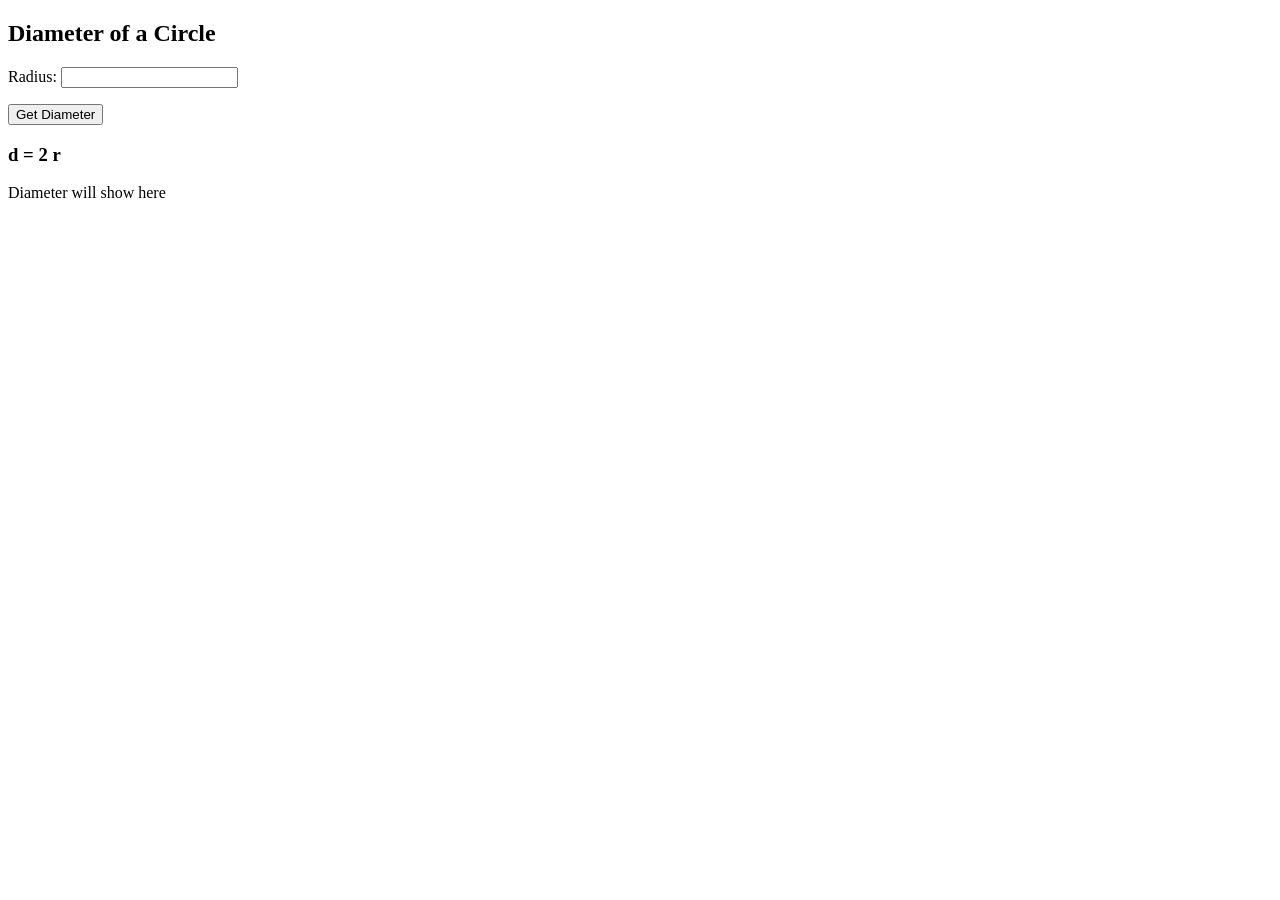
==== about.html @ e46d2278 "Add files via upload" ====
<!DOCTYPE html>
<html>
<head>
 <title> Diameter Formulas </title>
  <script> 
    function DiameterCircle() {
      let radius = document.getElementById("radiusInput").value;
      let diameter = 2 * radius;
      document.getElementById("demo").innerHTML = "Diameter:" + diameter;
    }
  </script>
</head>
<body>
  <h2> Diameter of a Circle</h2>
  <p> Radius: <input type="text" id="radiusInput"> </p>
  <button type="button" onclick="DiameterCircle() ">Get Diameter</button>

  <h3> d = 2 r</h3>
  <p id="demo"> Diameter will show here </p>
</body>
</html>
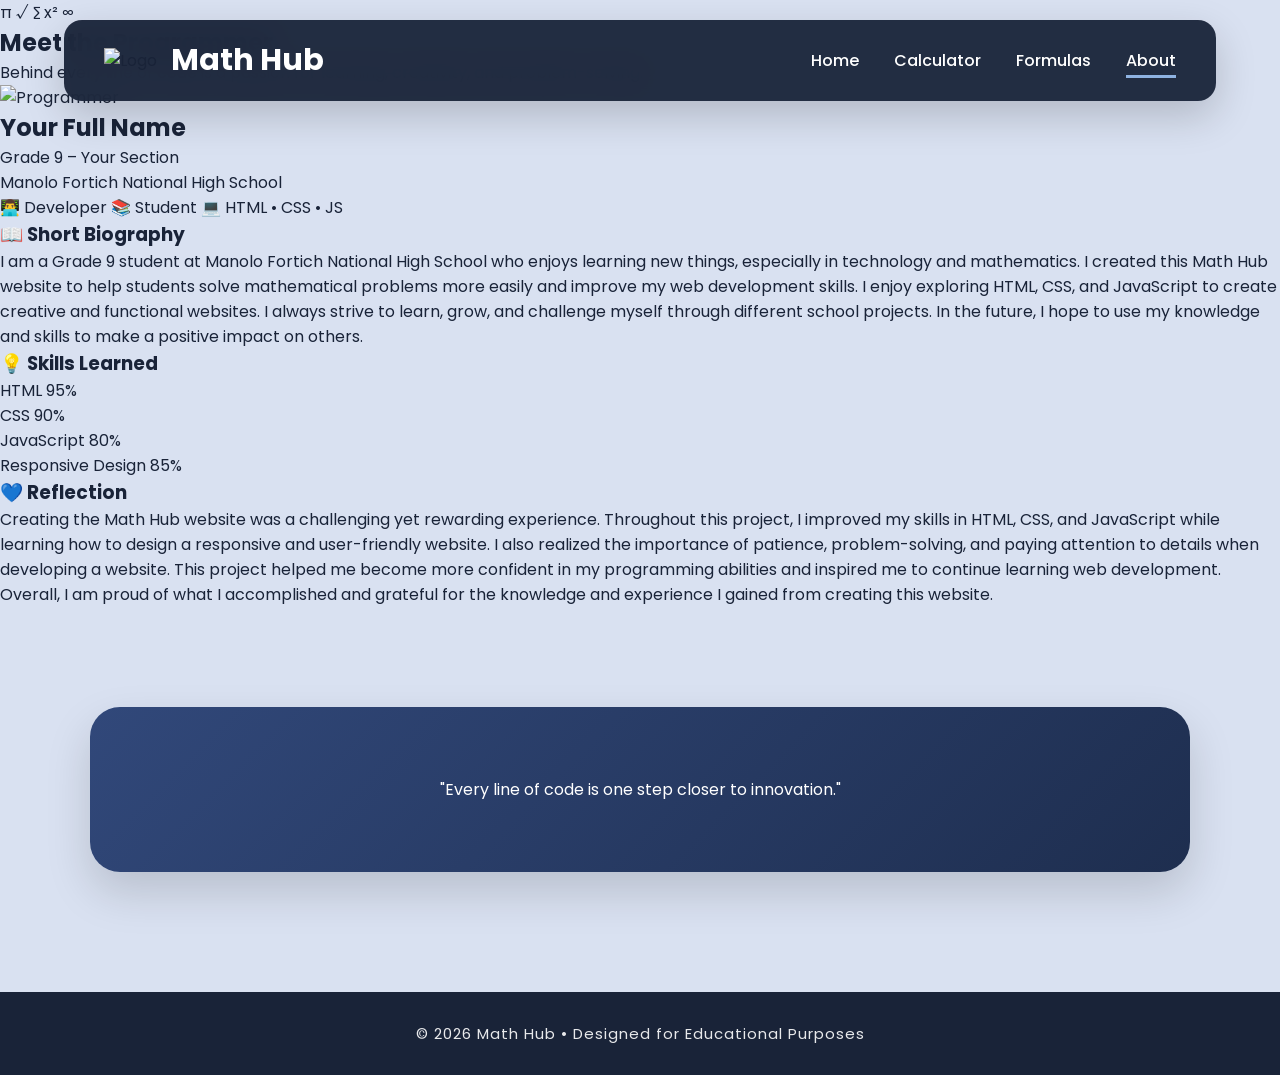
==== commit 4d2d8c70: "Update about.html" ====
--- a/about.html
+++ b/about.html
@@ -1,21 +1,253 @@
 <!DOCTYPE html>
-<html>
+<html lang="en">
+
 <head>
- <title> Diameter Formulas </title>
-  <script> 
-    function DiameterCircle() {
-      let radius = document.getElementById("radiusInput").value;
-      let diameter = 2 * radius;
-      document.getElementById("demo").innerHTML = "Diameter:" + diameter;
-    }
-  </script>
+
+    <meta charset="UTF-8">
+
+    <meta name="viewport" content="width=device-width, initial-scale=1.0">
+
+    <title>Math Hub | About</title>
+
+    <link rel="stylesheet" href="style.css">
+
+    <link rel="preconnect" href="https://fonts.googleapis.com">
+
+    <link href="https://fonts.googleapis.com/css2?family=Poppins:wght@300;400;500;600;700;800&display=swap" rel="stylesheet">
+
 </head>
-<body>
-  <h2> Diameter of a Circle</h2>
-  <p> Radius: <input type="text" id="radiusInput"> </p>
-  <button type="button" onclick="DiameterCircle() ">Get Diameter</button>
-
-  <h3> d = 2 r</h3>
-  <p id="demo"> Diameter will show here </p>
+
+<body class="about-page">
+
+<!--================ FLOATING SYMBOLS ================-->
+
+<span class="symbol">π</span>
+<span class="symbol">√</span>
+<span class="symbol">∑</span>
+<span class="symbol">x²</span>
+<span class="symbol">∞</span>
+
+<!--================ HEADER ================-->
+
+<header>
+
+    <nav>
+
+        <div class="logo">
+
+            <img src="img/logo.png" alt="Logo">
+
+            <h2>Math Hub</h2>
+
+        </div>
+
+        <ul>
+
+            <li><a href="index.html">Home</a></li>
+
+            <li><a href="calculator.html">Calculator</a></li>
+
+            <li><a href="formulas.html">Formulas</a></li>
+
+            <li><a href="about.html" class="active">About</a></li>
+
+        </ul>
+
+    </nav>
+
+</header>
+
+<!--================ HERO ================-->
+
+<section class="about-hero">
+
+    <h1>Meet the Programmer</h1>
+
+    <p>
+
+        Behind every line of code is a passion for learning,
+        creativity, and problem-solving.
+
+    </p>
+
+</section>
+
+<!--================ MAIN CONTENT ================-->
+
+<section class="about-container">
+
+    <!-- LEFT SIDE -->
+
+    <div class="profile-card">
+
+        <img src="profile.jpg" alt="Programmer">
+
+        <h2>Your Full Name</h2>
+
+        <p class="position">
+
+            Grade 9 – Your Section
+
+        </p>
+
+        <p>
+
+            Manolo Fortich National High School
+
+        </p>
+
+        <div class="badges">
+
+            <span>👨‍💻 Developer</span>
+
+            <span>📚 Student</span>
+
+            <span>💻 HTML • CSS • JS</span>
+
+        </div>
+
+    </div>
+
+    <!-- RIGHT SIDE -->
+
+    <div class="about-content">
+
+        <!-- Biography -->
+
+        <div class="info-card">
+
+            <h3>📖 Short Biography</h3>
+
+            <p>
+
+                I am a Grade 9 student at Manolo Fortich National High School who enjoys learning new things, especially in technology and mathematics. I created this Math Hub website to help students solve mathematical problems more easily and improve my web development skills. I enjoy exploring HTML, CSS, and JavaScript to create creative and functional websites. I always strive to learn, grow, and challenge myself through different school projects. In the future, I hope to use my knowledge and skills to make a positive impact on others.
+
+            </p>
+
+        </div>
+
+        <!-- Skills -->
+
+        <div class="info-card">
+
+            <h3>💡 Skills Learned</h3>
+
+            <div class="skill">
+
+                <div class="skill-title">
+
+                    <span>HTML</span>
+
+                    <span>95%</span>
+
+                </div>
+
+                <div class="bar">
+
+                    <div class="progress" style="width:95%;"></div>
+
+                </div>
+
+            </div>
+
+            <div class="skill">
+
+                <div class="skill-title">
+
+                    <span>CSS</span>
+
+                    <span>90%</span>
+
+                </div>
+
+                <div class="bar">
+
+                    <div class="progress" style="width:90%;"></div>
+
+                </div>
+
+            </div>
+
+            <div class="skill">
+
+                <div class="skill-title">
+
+                    <span>JavaScript</span>
+
+                    <span>80%</span>
+
+                </div>
+
+                <div class="bar">
+
+                    <div class="progress" style="width:80%;"></div>
+
+                </div>
+
+            </div>
+
+            <div class="skill">
+
+                <div class="skill-title">
+
+                    <span>Responsive Design</span>
+
+                    <span>85%</span>
+
+                </div>
+
+                <div class="bar">
+
+                    <div class="progress" style="width:85%;"></div>
+
+                </div>
+
+            </div>
+
+        </div>
+
+        <!-- Reflection -->
+
+        <div class="info-card">
+
+            <h3>💙 Reflection</h3>
+
+            <p>
+
+                Creating the Math Hub website was a challenging yet rewarding experience. Throughout this project, I improved my skills in HTML, CSS, and JavaScript while learning how to design a responsive and user-friendly website. I also realized the importance of patience, problem-solving, and paying attention to details when developing a website. This project helped me become more confident in my programming abilities and inspired me to continue learning web development. Overall, I am proud of what I accomplished and grateful for the knowledge and experience I gained from creating this website.
+
+            </p>
+
+        </div>
+
+    </div>
+
+</section>
+
+<!--================ QUOTE ================-->
+
+<section class="quote">
+
+    <p>
+
+        "Every line of code is one step closer to innovation."
+
+    </p>
+
+</section>
+
+<!--================ FOOTER ================-->
+
+<footer>
+
+    <p>
+
+        © 2026 Math Hub • Designed for Educational Purposes
+
+    </p>
+
+</footer>
+
 </body>
+
 </html>
--- a/style.css
+++ b/style.css
@@ -0,0 +1,1674 @@
+/* ==========================================
+   GOOGLE FONT
+========================================== */
+
+@import url('https://fonts.googleapis.com/css2?family=Poppins:wght@300;400;500;600;700;800&display=swap');
+
+/* ==========================================
+   COLOR PALETTE
+========================================== */
+
+:root{
+
+    --oxford:#192338;
+    --cadet:#1E2E4F;
+    --blue:#31487A;
+    --lightBlue:#8FB3E2;
+    --lavender:#D9E1F1;
+    --white:#FFFFFF;
+
+}
+
+/* ==========================================
+   RESET
+========================================== */
+
+*{
+    margin:0;
+    padding:0;
+    box-sizing:border-box;
+    font-family:'Poppins',sans-serif;
+}
+
+html{
+    scroll-behavior:smooth;
+}
+
+body{
+
+    background:var(--lavender);
+    color:var(--oxford);
+
+}
+
+/* ==========================================
+   HEADER
+========================================== */
+
+header{
+
+    position:fixed;
+    top:20px;
+    left:50%;
+    transform:translateX(-50%);
+    width:90%;
+    max-width:1250px;
+
+    z-index:1000;
+
+}
+
+/* ==========================================
+   NAVIGATION
+========================================== */
+
+nav{
+
+    background:rgba(25,35,56,.95);
+
+    backdrop-filter:blur(15px);
+
+    display:flex;
+
+    justify-content:space-between;
+
+    align-items:center;
+
+    padding:18px 40px;
+
+    border-radius:18px;
+
+    box-shadow:0 15px 40px rgba(0,0,0,.18);
+
+}
+
+/* ==========================================
+   LOGO
+========================================== */
+
+.logo{
+
+    display:flex;
+
+    align-items:center;
+
+    gap:12px;
+
+}
+
+.logo img{
+
+    width:55px;
+
+}
+
+.logo h2{
+
+    color:white;
+
+    font-size:30px;
+
+    font-weight:700;
+
+}
+
+/* ==========================================
+   NAV MENU
+========================================== */
+
+nav ul{
+
+    display:flex;
+
+    list-style:none;
+
+    gap:35px;
+
+}
+
+nav ul li a{
+
+    color:white;
+
+    text-decoration:none;
+
+    font-weight:500;
+
+    transition:.3s;
+
+    position:relative;
+
+}
+
+/* Underline Animation */
+
+nav ul li a::after{
+
+    content:"";
+
+    position:absolute;
+
+    width:0;
+
+    height:3px;
+
+    left:0;
+
+    bottom:-6px;
+
+    background:var(--lightBlue);
+
+    transition:.35s;
+
+}
+
+nav ul li a:hover::after,
+nav ul li a.active::after{
+
+    width:100%;
+
+}
+
+nav ul li a:hover{
+
+    color:var(--lightBlue);
+
+}
+
+/* ==========================================
+   HERO SECTION
+========================================== */
+
+.hero{
+
+    width:90%;
+
+    max-width:1250px;
+
+    margin:150px auto 100px;
+
+    background:linear-gradient(
+        135deg,
+        #D9E1F1,
+        #8FB3E2
+    );
+
+    border-radius:35px;
+
+    padding:80px;
+
+    display:flex;
+
+    justify-content:space-between;
+
+    align-items:center;
+
+    gap:60px;
+
+    position:relative;
+
+    overflow:hidden;
+
+    box-shadow:0 20px 45px rgba(0,0,0,.10);
+
+}
+
+/* ==========================================
+   HERO TEXT
+========================================== */
+
+.hero-text{
+
+    flex:1;
+
+    z-index:2;
+
+}
+
+.tag{
+
+    background:rgba(255,255,255,.55);
+
+    color:var(--blue);
+
+    padding:8px 18px;
+
+    border-radius:30px;
+
+    font-size:14px;
+
+    font-weight:600;
+
+}
+
+.hero-text h1{
+
+    font-size:64px;
+
+    margin:25px 0;
+
+    color:var(--oxford);
+
+    line-height:1.15;
+
+}
+
+.hero-text p{
+
+    font-size:18px;
+
+    line-height:1.8;
+
+    color:var(--cadet);
+
+    max-width:560px;
+
+}
+
+/* ==========================================
+   BUTTONS
+========================================== */
+
+.hero-buttons{
+
+    margin-top:40px;
+
+    display:flex;
+
+    gap:18px;
+
+}
+
+.btn-primary{
+
+    background:var(--blue);
+
+    color:white;
+
+    text-decoration:none;
+
+    padding:16px 34px;
+
+    border-radius:50px;
+
+    font-weight:600;
+
+    transition:.35s;
+
+}
+
+.btn-primary:hover{
+
+    background:var(--oxford);
+
+    transform:translateY(-5px);
+
+}
+
+.btn-secondary{
+
+    border:2px solid var(--blue);
+
+    color:var(--blue);
+
+    text-decoration:none;
+
+    padding:16px 34px;
+
+    border-radius:50px;
+
+    font-weight:600;
+
+    transition:.35s;
+
+}
+
+.btn-secondary:hover{
+
+    background:var(--blue);
+
+    color:white;
+
+}
+
+/* ==========================================
+   HERO IMAGE
+========================================== */
+
+.hero-image{
+
+    flex:1;
+
+    text-align:center;
+
+    z-index:2;
+
+}
+
+.hero-image img{
+
+    width:100%;
+
+    max-width:470px;
+
+    animation:float 4s ease-in-out infinite;
+
+}
+
+/* ==========================================
+   FLOATING MATH SYMBOLS
+========================================== */
+
+.math-symbol{
+
+    position:absolute;
+
+    font-weight:700;
+
+    opacity:.12;
+
+    color:var(--blue);
+
+    user-select:none;
+
+}
+
+.symbol1{
+
+    font-size:90px;
+
+    top:35px;
+
+    right:120px;
+
+}
+
+.symbol2{
+
+    font-size:80px;
+
+    left:60px;
+
+    bottom:70px;
+
+}
+
+.symbol3{
+
+    font-size:70px;
+
+    bottom:30px;
+
+    right:320px;
+
+}
+
+.symbol4{
+
+    font-size:75px;
+
+    top:100px;
+
+    left:48%;
+
+}
+/* ==========================================
+   FEATURES SECTION
+========================================== */
+
+.features{
+
+    width:90%;
+    max-width:1250px;
+
+    margin:100px auto;
+
+    text-align:center;
+
+}
+
+.features h2{
+
+    font-size:46px;
+
+    color:var(--oxford);
+
+    margin-bottom:15px;
+
+    font-weight:700;
+
+}
+
+.section-description{
+
+    color:var(--cadet);
+
+    font-size:18px;
+
+    margin-bottom:60px;
+
+}
+
+/* ==========================================
+   FEATURE CARDS
+========================================== */
+
+.cards{
+
+    display:grid;
+
+    grid-template-columns:repeat(auto-fit,minmax(260px,1fr));
+
+    gap:30px;
+
+}
+
+/* ==========================================
+   INDIVIDUAL CARD
+========================================== */
+
+.card{
+
+    background:rgba(255,255,255,.75);
+
+    backdrop-filter:blur(10px);
+
+    border-radius:25px;
+
+    padding:40px 30px;
+
+    text-align:center;
+
+    transition:.4s;
+
+    box-shadow:0 15px 35px rgba(0,0,0,.08);
+
+    border:1px solid rgba(255,255,255,.6);
+
+    cursor:pointer;
+
+}
+
+/* ==========================================
+   CARD HOVER
+========================================== */
+
+.card:hover{
+
+    transform:translateY(-12px);
+
+    box-shadow:0 25px 45px rgba(49,72,122,.25);
+
+    background:white;
+
+}
+
+/* ==========================================
+   CARD ICON
+========================================== */
+
+.emoji{
+
+    font-size:65px;
+
+    margin-bottom:25px;
+
+    transition:.4s;
+
+}
+
+.card:hover .emoji{
+
+    transform:scale(1.15) rotate(-5deg);
+
+}
+
+/* ==========================================
+   CARD TITLE
+========================================== */
+
+.card h3{
+
+    color:var(--oxford);
+
+    margin-bottom:18px;
+
+    font-size:24px;
+
+}
+
+/* ==========================================
+   CARD DESCRIPTION
+========================================== */
+
+.card p{
+
+    color:var(--cadet);
+
+    line-height:1.8;
+
+    font-size:15px;
+
+}
+
+/* ==========================================
+   QUOTE SECTION
+========================================== */
+
+.quote{
+
+    width:90%;
+
+    max-width:1100px;
+
+    margin:100px auto;
+
+    background:linear-gradient(
+        135deg,
+        var(--blue),
+        var(--cadet)
+    );
+
+    border-radius:30px;
+
+    padding:70px 50px;
+
+    text-align:center;
+
+    color:white;
+
+    box-shadow:0 20px 45px rgba(0,0,0,.15);
+
+}
+
+.quote h2{
+
+    font-size:34px;
+
+    font-weight:600;
+
+    line-height:1.7;
+
+    max-width:850px;
+
+    margin:auto;
+
+}
+
+/* ==========================================
+   FOOTER
+========================================== */
+
+footer{
+
+    margin-top:120px;
+
+    background:var(--oxford);
+
+    color:white;
+
+    padding:30px;
+
+    text-align:center;
+
+}
+
+footer p{
+
+    font-size:15px;
+
+    letter-spacing:1px;
+
+    opacity:.9;
+
+}
+
+/* ==========================================
+   ANIMATIONS
+========================================== */
+
+/* Floating Hero Image */
+
+@keyframes float{
+
+    0%{
+        transform:translateY(0px);
+    }
+
+    50%{
+        transform:translateY(-15px);
+    }
+
+    100%{
+        transform:translateY(0px);
+    }
+
+}
+
+/* Floating Math Symbols */
+
+@keyframes symbolFloat{
+
+    0%{
+        transform:translateY(0px);
+    }
+
+    50%{
+        transform:translateY(-10px);
+    }
+
+    100%{
+        transform:translateY(0px);
+    }
+
+}
+
+.symbol1{
+
+    animation:symbolFloat 6s ease-in-out infinite;
+
+}
+
+.symbol2{
+
+    animation:symbolFloat 5s ease-in-out infinite;
+
+}
+
+.symbol3{
+
+    animation:symbolFloat 7s ease-in-out infinite;
+
+}
+
+.symbol4{
+
+    animation:symbolFloat 4s ease-in-out infinite;
+
+}
+
+/* Fade In */
+
+@keyframes fadeUp{
+
+    from{
+
+        opacity:0;
+
+        transform:translateY(40px);
+
+    }
+
+    to{
+
+        opacity:1;
+
+        transform:translateY(0);
+
+    }
+
+}
+
+.hero{
+
+    animation:fadeUp 1s ease;
+
+}
+
+.features{
+
+    animation:fadeUp 1.2s ease;
+
+}
+
+.quote{
+
+    animation:fadeUp 1.4s ease;
+
+}
+
+/* ==========================================
+   SCROLLBAR
+========================================== */
+
+::-webkit-scrollbar{
+
+    width:10px;
+
+}
+
+::-webkit-scrollbar-track{
+
+    background:#D9E1F1;
+
+}
+
+::-webkit-scrollbar-thumb{
+
+    background:#31487A;
+
+    border-radius:20px;
+
+}
+
+::-webkit-scrollbar-thumb:hover{
+
+    background:#192338;
+
+}
+
+/* ==========================================
+   TEXT SELECTION
+========================================== */
+
+::selection{
+
+    background:#31487A;
+
+    color:white;
+
+}
+
+/* ==========================================
+   RESPONSIVE
+========================================== */
+
+@media (max-width:1000px){
+
+.hero{
+
+    flex-direction:column;
+
+    text-align:center;
+
+    padding:60px 40px;
+
+}
+
+.hero-text p{
+
+    margin:auto;
+
+}
+
+.hero-buttons{
+
+    justify-content:center;
+
+}
+
+.hero-image{
+
+    margin-top:40px;
+
+}
+
+.hero-image img{
+
+    max-width:360px;
+
+}
+
+.symbol1,
+.symbol2,
+.symbol3,
+.symbol4{
+
+    display:none;
+
+}
+
+}
+
+/* Tablet */
+
+@media (max-width:768px){
+
+nav{
+
+    flex-direction:column;
+
+    gap:20px;
+
+    padding:20px;
+
+}
+
+nav ul{
+
+    flex-wrap:wrap;
+
+    justify-content:center;
+
+    gap:20px;
+
+}
+
+.logo h2{
+
+    font-size:26px;
+
+}
+
+.hero{
+
+    margin-top:170px;
+
+}
+
+.hero-text h1{
+
+    font-size:46px;
+
+}
+
+.features h2{
+
+    font-size:34px;
+
+}
+
+.quote h2{
+
+    font-size:26px;
+
+}
+
+}
+
+/* Mobile */
+
+@media (max-width:500px){
+
+.hero{
+
+    padding:40px 25px;
+
+}
+
+.hero-text h1{
+
+    font-size:34px;
+
+}
+
+.hero-text p{
+
+    font-size:16px;
+
+}
+
+.btn-primary,
+.btn-secondary{
+
+    width:100%;
+
+    text-align:center;
+
+    padding:15px;
+
+}
+
+.hero-buttons{
+
+    flex-direction:column;
+
+}
+
+.cards{
+
+    grid-template-columns:1fr;
+
+}
+
+.features{
+
+    margin:80px auto;
+
+}
+
+.quote{
+
+    padding:50px 25px;
+
+}
+
+
+/* ==========================================
+   CALCULATOR HERO
+========================================== */
+
+.calculator-hero{
+
+    width:90%;
+    max-width:1200px;
+
+    margin:150px auto 50px;
+
+    text-align:center;
+
+}
+
+.calculator-hero h1{
+
+    font-size:55px;
+
+    color:var(--oxford);
+
+    margin-bottom:15px;
+
+}
+
+.calculator-hero p{
+
+    max-width:700px;
+
+    margin:auto;
+
+    color:var(--cadet);
+
+    font-size:18px;
+
+    line-height:1.8;
+
+}
+
+/* ==========================================
+   CALCULATOR SECTION
+========================================== */
+
+.calculator-section{
+
+    width:90%;
+
+    max-width:1200px;
+
+    margin:auto;
+
+    display:flex;
+
+    justify-content:center;
+
+    align-items:center;
+
+}
+
+/* ==========================================
+   CALCULATOR CONTAINER
+========================================== */
+
+.calculator{
+
+    background:rgba(255,255,255,.75);
+
+    backdrop-filter:blur(15px);
+
+    border-radius:30px;
+
+    padding:35px;
+
+    width:420px;
+
+    box-shadow:0 20px 45px rgba(0,0,0,.12);
+
+    border:1px solid rgba(255,255,255,.6);
+
+}
+
+/* ==========================================
+   DISPLAY
+========================================== */
+
+#display{
+
+    width:100%;
+
+    height:80px;
+
+    border:none;
+
+    outline:none;
+
+    border-radius:18px;
+
+    padding:20px;
+
+    font-size:30px;
+
+    text-align:right;
+
+    background:#F4F8FF;
+
+    color:var(--oxford);
+
+    margin-bottom:25px;
+
+    box-shadow:inset 0 5px 15px rgba(0,0,0,.05);
+
+}
+
+.quote h2{
+
+    font-size:22px;
+
+}
+
+footer{
+
+    padding:20px;
+
+}
+
+}
+
+/* ==========================================
+   CALCULATOR BUTTON GRID
+========================================== */
+
+.buttons{
+
+    display:grid;
+
+    grid-template-columns:repeat(4,1fr);
+
+    gap:15px;
+
+}
+
+/* ==========================================
+   BUTTONS
+========================================== */
+
+.buttons button{
+
+    height:65px;
+
+    border:none;
+
+    border-radius:18px;
+
+    font-size:22px;
+
+    font-weight:600;
+
+    cursor:pointer;
+
+    background:white;
+
+    color:var(--oxford);
+
+    transition:.3s;
+
+    box-shadow:0 8px 18px rgba(0,0,0,.08);
+
+}
+
+/* Hover Effect */
+
+.buttons button:hover{
+
+    transform:translateY(-4px);
+
+    background:var(--lightBlue);
+
+    color:white;
+
+}
+
+/* ==========================================
+   OPERATOR BUTTONS
+========================================== */
+
+.operator{
+
+    background:var(--blue) !important;
+
+    color:white !important;
+
+}
+
+.operator:hover{
+
+    background:var(--oxford) !important;
+
+}
+
+/* ==========================================
+   EQUALS BUTTON
+========================================== */
+
+.equals{
+
+    background:var(--lightBlue) !important;
+
+    color:white !important;
+
+    font-size:28px;
+
+}
+
+.equals:hover{
+
+    background:var(--blue) !important;
+
+}
+
+/* ==========================================
+   OPERATIONS SECTION
+========================================== */
+
+.operations{
+
+    width:90%;
+
+    max-width:1200px;
+
+    margin:100px auto;
+
+    text-align:center;
+
+}
+
+.operations h2{
+
+    font-size:40px;
+
+    color:var(--oxford);
+
+    margin-bottom:15px;
+
+}
+
+.operation-grid{
+
+    display:grid;
+
+    grid-template-columns:repeat(auto-fit,minmax(220px,1fr));
+
+    gap:20px;
+
+    margin-top:40px;
+
+}
+
+/* ==========================================
+   OPERATION CARDS
+========================================== */
+
+.operation-card{
+
+    background:white;
+
+    padding:25px;
+
+    border-radius:20px;
+
+    font-size:18px;
+
+    font-weight:600;
+
+    color:var(--blue);
+
+    box-shadow:0 10px 25px rgba(0,0,0,.08);
+
+    transition:.3s;
+
+}
+
+.operation-card:hover{
+
+    transform:translateY(-8px);
+
+    background:var(--blue);
+
+    color:white;
+
+}
+
+/* ==========================================
+   RESPONSIVE
+========================================== */
+
+@media(max-width:768px){
+
+.calculator{
+
+    width:100%;
+
+    padding:25px;
+
+}
+
+.buttons button{
+
+    height:55px;
+
+    font-size:18px;
+
+}
+
+#display{
+
+    height:70px;
+
+    font-size:24px;
+
+}
+
+.calculator-hero h1{
+
+    font-size:42px;
+
+}
+
+.calculator-hero p{
+
+    font-size:16px;
+
+}
+
+.operations h2{
+
+    font-size:32px;
+
+}
+
+}
+
+/* ==========================================
+   FORMULA HERO
+========================================== */
+
+.formula-hero{
+
+    width:90%;
+    max-width:1200px;
+
+    margin:150px auto 50px;
+
+    text-align:center;
+
+}
+
+.formula-hero h1{
+
+    font-size:58px;
+
+    color:var(--oxford);
+
+    margin-bottom:15px;
+
+    font-weight:700;
+
+}
+
+.formula-hero p{
+
+    max-width:700px;
+
+    margin:auto;
+
+    color:var(--cadet);
+
+    font-size:18px;
+
+    line-height:1.8;
+
+}
+
+/* ==========================================
+   QUICK NAVIGATION
+========================================== */
+
+.formula-navigation{
+
+    width:90%;
+    max-width:1200px;
+
+    margin:50px auto 70px;
+
+    display:flex;
+
+    justify-content:center;
+
+    flex-wrap:wrap;
+
+    gap:20px;
+
+}
+
+.formula-navigation a{
+
+    text-decoration:none;
+
+    color:white;
+
+    background:var(--blue);
+
+    padding:15px 28px;
+
+    border-radius:50px;
+
+    font-weight:600;
+
+    transition:.35s;
+
+    box-shadow:0 10px 25px rgba(0,0,0,.10);
+
+}
+
+.formula-navigation a:hover{
+
+    background:var(--oxford);
+
+    transform:translateY(-5px);
+
+}
+
+/* ==========================================
+   FORMULA SECTION
+========================================== */
+
+.formula-section{
+
+    width:90%;
+    max-width:1200px;
+
+    margin:80px auto;
+
+}
+
+.formula-section h2{
+
+    text-align:center;
+
+    font-size:42px;
+
+    color:var(--oxford);
+
+    margin-bottom:15px;
+
+}
+
+.formula-section .section-description{
+
+    text-align:center;
+
+    color:var(--cadet);
+
+    margin-bottom:50px;
+
+    font-size:18px;
+
+}
+
+/* ==========================================
+   FORMULA GRID
+========================================== */
+
+.formula-grid{
+
+    display:grid;
+
+    grid-template-columns:repeat(auto-fit,minmax(300px,1fr));
+
+    gap:30px;
+
+}
+
+/* ==========================================
+   FORMULA CARD
+========================================== */
+
+.formula-card{
+
+    background:rgba(255,255,255,.80);
+
+    backdrop-filter:blur(15px);
+
+    border-radius:25px;
+
+    padding:30px;
+
+    box-shadow:0 15px 35px rgba(0,0,0,.08);
+
+    transition:.
+
+   /* ==========================================
+   AREA SECTION
+========================================== */
+
+#area{
+
+    margin-top:120px;
+
+}
+
+#area .formula-card{
+
+    transition:.35s;
+
+}
+
+#area .formula-card:hover{
+
+    transform:translateY(-10px);
+
+    box-shadow:0 20px 45px rgba(49,72,122,.20);
+
+}
+
+   /* ==========================================
+   VOLUME SECTION
+========================================== */
+
+#volume{
+
+    margin-top:120px;
+
+}
+
+/* ==========================================
+   PERIMETER SECTION
+========================================== */
+
+#perimeter{
+
+    margin-top:120px;
+
+}
+
+/*==========================================
+            ABOUT PAGE
+==========================================*/
+
+.about-hero{
+
+    width:90%;
+    max-width:1200px;
+
+    margin:150px auto 60px;
+
+    text-align:center;
+
+}
+
+.about-hero h1{
+
+    font-size:56px;
+
+    color:var(--oxford);
+
+    margin-bottom:15px;
+
+}
+
+.about-hero p{
+
+    max-width:700px;
+
+    margin:auto;
+
+    color:var(--cadet);
+
+    line-height:1.8;
+
+    font-size:18px;
+
+}
+
+/* Container */
+
+.about-container{
+
+    width:90%;
+
+    max-width:1200px;
+
+    margin:auto;
+
+    display:grid;
+
+    grid-template-columns:350px 1fr;
+
+    gap:40px;
+
+    margin-bottom:100px;
+
+}
+
+/* Profile Card */
+
+.profile-card{
+
+    background:rgba(255,255,255,.85);
+
+    backdrop-filter:blur(12px);
+
+    padding:35px;
+
+    border-radius:30px;
+
+    text-align:center;
+
+    box-shadow:0 20px 40px rgba(0,0,0,.08);
+
+}
+
+.profile-card img{
+
+    width:180px;
+
+    height:180px;
+
+    border-radius:50%;
+
+    object-fit:cover;
+
+    border:6px solid var(--lightBlue);
+
+    margin-bottom:20px;
+
+}
+
+.profile-card h2{
+
+    color:var(--oxford);
+
+}
+
+.position{
+
+    color:var(--blue);
+
+    font-weight:600;
+
+    margin:10px 0 20px;
+
+}
+
+/* Right Side */
+
+.about-content{
+
+    display:flex;
+
+    flex-direction:column;
+
+    gap:30px;
+
+}
+
+/* Cards */
+
+.info-card{
+
+    background:rgba(255,255,255,.85);
+
+    backdrop-filter:blur(12px);
+
+    padding:30px;
+
+    border-radius:25px;
+
+    box-shadow:0 15px 35px rgba(0,0,0,.08);
+
+    transition:.35s;
+
+}
+
+.info-card:hover{
+
+    transform:translateY(-8px);
+
+}
+
+.info-card h3{
+
+    color:var(--oxford);
+
+    margin-bottom:15px;
+
+}
+
+.info-card p{
+
+    color:var(--cadet);
+
+    line-height:1.8;
+
+}
+
+.info-card ul{
+
+    padding-left:20px;
+
+}
+
+.info-card li{
+
+    margin-bottom:10px;
+
+    color:var(--cadet);
+
+}
+
+/* Responsive */
+
+@media(max-width:900px){
+
+.about-container{
+
+    grid-template-columns:1fr;
+
+}
+
+.profile-card{
+
+    max-width:420px;
+
+    margin:auto;
+
+}
+
+}
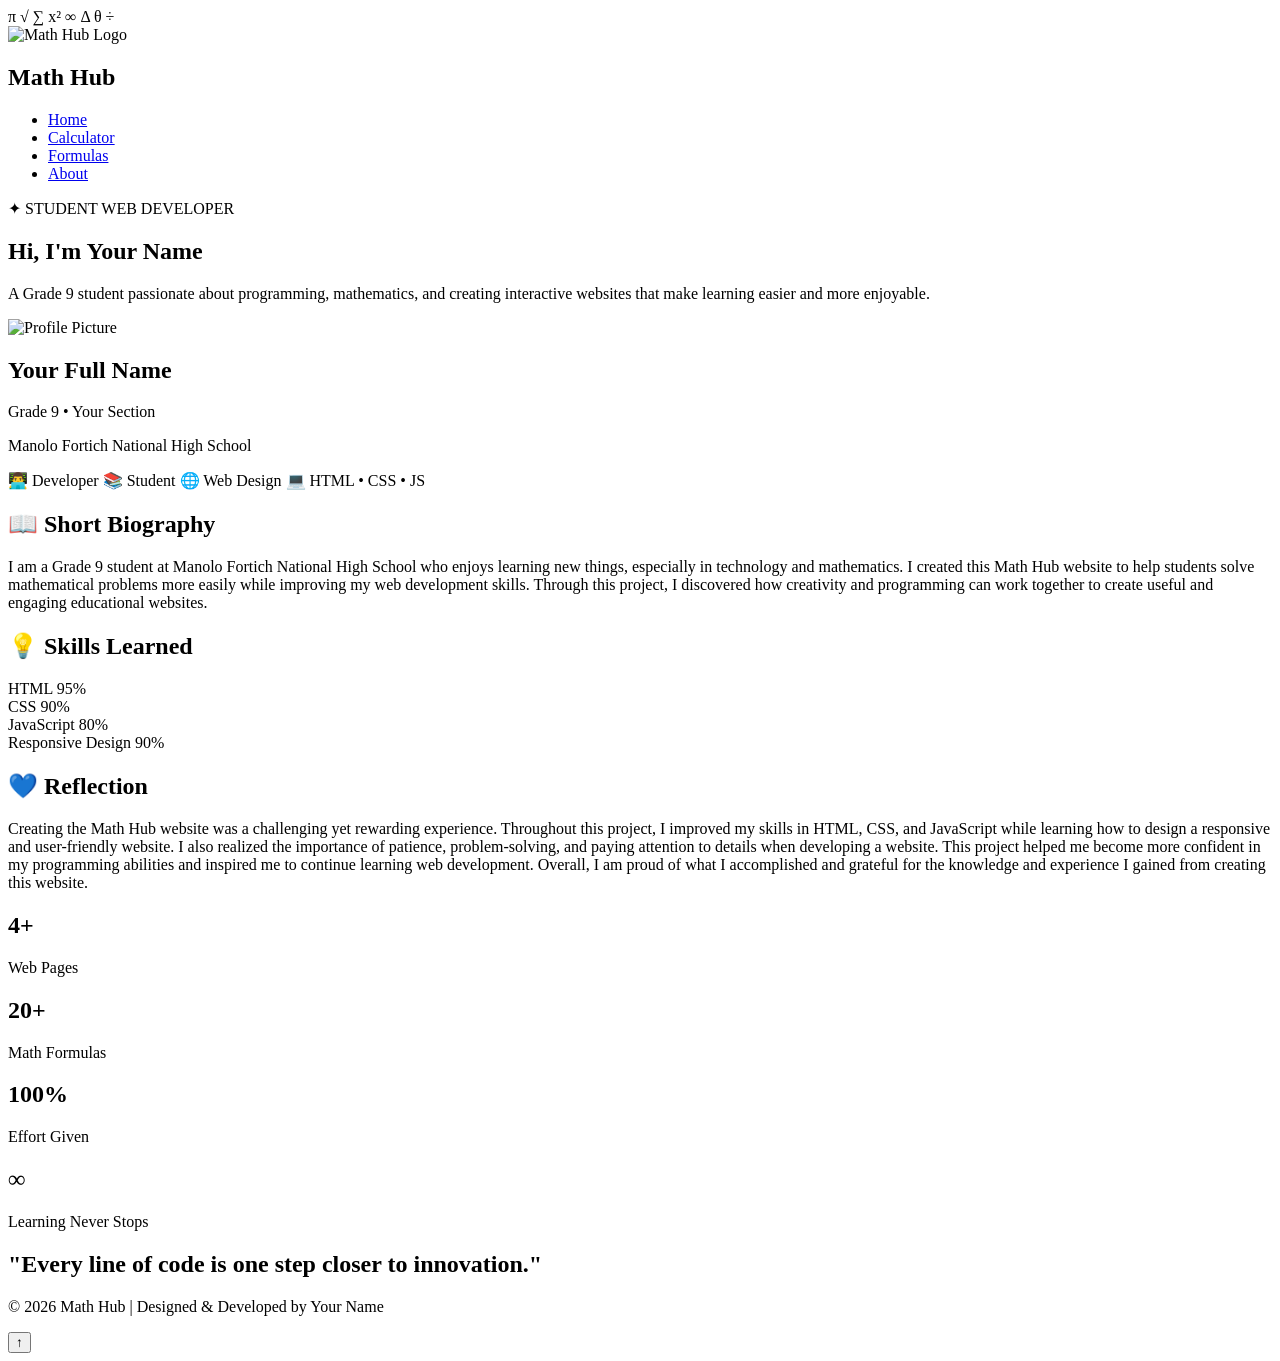
==== commit fb267b44: "Update about.html" ====
--- a/about.html
+++ b/about.html
@@ -1,33 +1,21 @@
-<!DOCTYPE html>
-<html lang="en">
-
-<head>
-
-    <meta charset="UTF-8">
-
-    <meta name="viewport" content="width=device-width, initial-scale=1.0">
-
-    <title>Math Hub | About</title>
-
-    <link rel="stylesheet" href="style.css">
-
-    <link rel="preconnect" href="https://fonts.googleapis.com">
-
-    <link href="https://fonts.googleapis.com/css2?family=Poppins:wght@300;400;500;600;700;800&display=swap" rel="stylesheet">
-
-</head>
-
 <body class="about-page">
 
-<!--================ FLOATING SYMBOLS ================-->
-
-<span class="symbol">π</span>
-<span class="symbol">√</span>
-<span class="symbol">∑</span>
-<span class="symbol">x²</span>
-<span class="symbol">∞</span>
-
-<!--================ HEADER ================-->
+<!--==================== FLOATING SYMBOLS ====================-->
+
+<div class="floating-symbols">
+
+    <span>π</span>
+    <span>√</span>
+    <span>∑</span>
+    <span>x²</span>
+    <span>∞</span>
+    <span>Δ</span>
+    <span>θ</span>
+    <span>÷</span>
+
+</div>
+
+<!--==================== HEADER ====================-->
 
 <header>
 
@@ -35,7 +23,7 @@
 
         <div class="logo">
 
-            <img src="img/logo.png" alt="Logo">
+            <img src="img/logo.png" alt="Math Hub Logo">
 
             <h2>Math Hub</h2>
 
@@ -57,197 +45,270 @@
 
 </header>
 
-<!--================ HERO ================-->
+<!--==================== HERO ====================-->
 
 <section class="about-hero">
 
-    <h1>Meet the Programmer</h1>
+    <div class="hero-content">
+
+        <p class="small-title">
+
+            ✦ STUDENT WEB DEVELOPER
+
+        </p>
+
+        <h1>
+
+            Hi, I'm <span>Your Name</span>
+
+        </h1>
+
+        <p class="hero-text">
+
+            A Grade 9 student passionate about programming, mathematics,
+            and creating interactive websites that make learning easier
+            and more enjoyable.
+
+        </p>
+
+    </div>
+
+</section>
+
+<!--==================== PROFILE CARD ====================-->
+
+<section class="profile-section">
+
+    <div class="profile-card">
+
+        <div class="profile-image">
+
+            <img src="img/profile.jpg" alt="Profile Picture">
+
+        </div>
+
+        <h2>Your Full Name</h2>
+
+        <p class="grade">
+
+            Grade 9 • Your Section
+
+        </p>
+
+        <p class="school">
+
+            Manolo Fortich National High School
+
+        </p>
+
+        <div class="badges">
+
+            <span>👨‍💻 Developer</span>
+
+            <span>📚 Student</span>
+
+            <span>🌐 Web Design</span>
+
+            <span>💻 HTML • CSS • JS</span>
+
+        </div>
+
+    </div>
+
+</section>
+
+<!--==================== BIOGRAPHY ====================-->
+
+<section class="about-grid">
+
+<div class="glass-card">
+
+<h2>📖 Short Biography</h2>
+
+<p>
+
+I am a Grade 9 student at Manolo Fortich National High School who enjoys learning new things, especially in technology and mathematics. I created this Math Hub website to help students solve mathematical problems more easily while improving my web development skills. Through this project, I discovered how creativity and programming can work together to create useful and engaging educational websites.
+
+</p>
+
+</div>
+
+<!--==================== SKILLS ====================-->
+
+<div class="glass-card">
+
+    <h2>💡 Skills Learned</h2>
+
+    <div class="skill">
+
+        <div class="skill-title">
+
+            <span>HTML</span>
+
+            <span>95%</span>
+
+        </div>
+
+        <div class="skill-bar">
+
+            <div class="skill-fill html"></div>
+
+        </div>
+
+    </div>
+
+    <div class="skill">
+
+        <div class="skill-title">
+
+            <span>CSS</span>
+
+            <span>90%</span>
+
+        </div>
+
+        <div class="skill-bar">
+
+            <div class="skill-fill css"></div>
+
+        </div>
+
+    </div>
+
+    <div class="skill">
+
+        <div class="skill-title">
+
+            <span>JavaScript</span>
+
+            <span>80%</span>
+
+        </div>
+
+        <div class="skill-bar">
+
+            <div class="skill-fill js"></div>
+
+        </div>
+
+    </div>
+
+    <div class="skill">
+
+        <div class="skill-title">
+
+            <span>Responsive Design</span>
+
+            <span>90%</span>
+
+        </div>
+
+        <div class="skill-bar">
+
+            <div class="skill-fill responsive"></div>
+
+        </div>
+
+    </div>
+
+</div>
+
+<!--==================== REFLECTION ====================-->
+
+<div class="glass-card reflection">
+
+    <h2>💙 Reflection</h2>
 
     <p>
 
-        Behind every line of code is a passion for learning,
-        creativity, and problem-solving.
+        Creating the Math Hub website was a challenging yet rewarding experience.
+        Throughout this project, I improved my skills in HTML, CSS, and JavaScript while learning how to design a responsive and user-friendly website.
+        I also realized the importance of patience, problem-solving, and paying attention to details when developing a website.
+        This project helped me become more confident in my programming abilities and inspired me to continue learning web development.
+        Overall, I am proud of what I accomplished and grateful for the knowledge and experience I gained from creating this website.
 
     </p>
 
-</section>
-
-<!--================ MAIN CONTENT ================-->
-
-<section class="about-container">
-
-    <!-- LEFT SIDE -->
-
-    <div class="profile-card">
-
-        <img src="profile.jpg" alt="Programmer">
-
-        <h2>Your Full Name</h2>
-
-        <p class="position">
-
-            Grade 9 – Your Section
-
-        </p>
-
-        <p>
-
-            Manolo Fortich National High School
-
-        </p>
-
-        <div class="badges">
-
-            <span>👨‍💻 Developer</span>
-
-            <span>📚 Student</span>
-
-            <span>💻 HTML • CSS • JS</span>
-
-        </div>
-
-    </div>
-
-    <!-- RIGHT SIDE -->
-
-    <div class="about-content">
-
-        <!-- Biography -->
-
-        <div class="info-card">
-
-            <h3>📖 Short Biography</h3>
-
-            <p>
-
-                I am a Grade 9 student at Manolo Fortich National High School who enjoys learning new things, especially in technology and mathematics. I created this Math Hub website to help students solve mathematical problems more easily and improve my web development skills. I enjoy exploring HTML, CSS, and JavaScript to create creative and functional websites. I always strive to learn, grow, and challenge myself through different school projects. In the future, I hope to use my knowledge and skills to make a positive impact on others.
-
-            </p>
-
-        </div>
-
-        <!-- Skills -->
-
-        <div class="info-card">
-
-            <h3>💡 Skills Learned</h3>
-
-            <div class="skill">
-
-                <div class="skill-title">
-
-                    <span>HTML</span>
-
-                    <span>95%</span>
-
-                </div>
-
-                <div class="bar">
-
-                    <div class="progress" style="width:95%;"></div>
-
-                </div>
-
-            </div>
-
-            <div class="skill">
-
-                <div class="skill-title">
-
-                    <span>CSS</span>
-
-                    <span>90%</span>
-
-                </div>
-
-                <div class="bar">
-
-                    <div class="progress" style="width:90%;"></div>
-
-                </div>
-
-            </div>
-
-            <div class="skill">
-
-                <div class="skill-title">
-
-                    <span>JavaScript</span>
-
-                    <span>80%</span>
-
-                </div>
-
-                <div class="bar">
-
-                    <div class="progress" style="width:80%;"></div>
-
-                </div>
-
-            </div>
-
-            <div class="skill">
-
-                <div class="skill-title">
-
-                    <span>Responsive Design</span>
-
-                    <span>85%</span>
-
-                </div>
-
-                <div class="bar">
-
-                    <div class="progress" style="width:85%;"></div>
-
-                </div>
-
-            </div>
-
-        </div>
-
-        <!-- Reflection -->
-
-        <div class="info-card">
-
-            <h3>💙 Reflection</h3>
-
-            <p>
-
-                Creating the Math Hub website was a challenging yet rewarding experience. Throughout this project, I improved my skills in HTML, CSS, and JavaScript while learning how to design a responsive and user-friendly website. I also realized the importance of patience, problem-solving, and paying attention to details when developing a website. This project helped me become more confident in my programming abilities and inspired me to continue learning web development. Overall, I am proud of what I accomplished and grateful for the knowledge and experience I gained from creating this website.
-
-            </p>
-
-        </div>
-
-    </div>
-
-</section>
-
-<!--================ QUOTE ================-->
-
-<section class="quote">
+</div>
+
+</section>
+
+<!--==================== STATISTICS ====================-->
+
+<section class="stats">
+
+    <div class="stat-card">
+
+        <h2>4+</h2>
+
+        <p>Web Pages</p>
+
+    </div>
+
+    <div class="stat-card">
+
+        <h2>20+</h2>
+
+        <p>Math Formulas</p>
+
+    </div>
+
+    <div class="stat-card">
+
+        <h2>100%</h2>
+
+        <p>Effort Given</p>
+
+    </div>
+
+    <div class="stat-card">
+
+        <h2>∞</h2>
+
+        <p>Learning Never Stops</p>
+
+    </div>
+
+</section>
+
+<!--==================== QUOTE ====================-->
+
+<section class="developer-quote">
+
+    <h2>
+
+        "Every line of code is one step closer to innovation."
+
+    </h2>
+
+</section>
+
+<!--==================== FOOTER ====================-->
+
+<footer>
 
     <p>
 
-        "Every line of code is one step closer to innovation."
+        © 2026 Math Hub | Designed & Developed by Your Name
 
     </p>
 
-</section>
-
-<!--================ FOOTER ================-->
-
-<footer>
-
-    <p>
-
-        © 2026 Math Hub • Designed for Educational Purposes
-
-    </p>
-
 </footer>
 
+    <!--==================== BACK TO TOP ====================-->
+
+<button id="topBtn" onclick="topFunction()">
+
+    ↑
+    
+</button>
+    <!--==================== CUSTOM CURSOR ====================-->
+
+<div class="cursor"></div>
+<div class="cursor-outline"></div>
+
+<script src="script.js"></script>
+
 </body>
 
 </html>
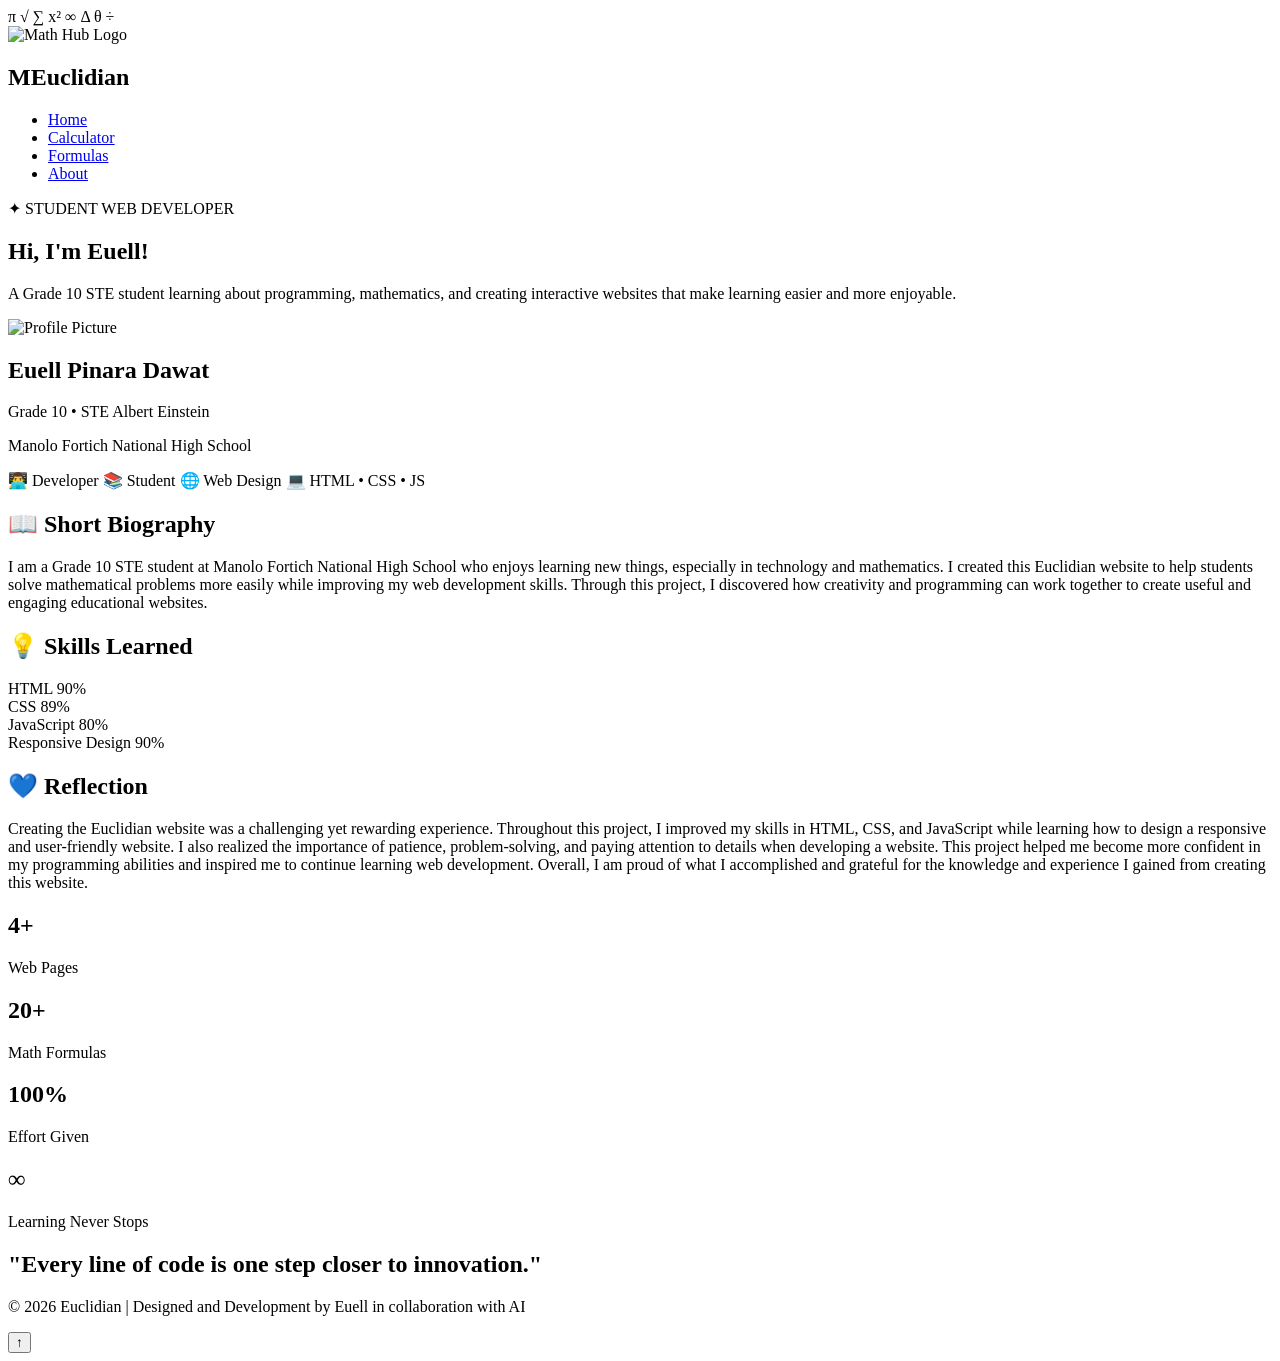
==== commit af39e15f: "Update about.html" ====
--- a/about.html
+++ b/about.html
@@ -25,7 +25,7 @@
 
             <img src="img/logo.png" alt="Math Hub Logo">
 
-            <h2>Math Hub</h2>
+            <h2>MEuclidian</h2>
 
         </div>
 
@@ -59,13 +59,13 @@
 
         <h1>
 
-            Hi, I'm <span>Your Name</span>
+            Hi, I'm <span>Euell!</span>
 
         </h1>
 
         <p class="hero-text">
 
-            A Grade 9 student passionate about programming, mathematics,
+            A Grade 10 STE student learning about programming, mathematics,
             and creating interactive websites that make learning easier
             and more enjoyable.
 
@@ -87,11 +87,11 @@
 
         </div>
 
-        <h2>Your Full Name</h2>
+        <h2>Euell Pinara Dawat</h2>
 
         <p class="grade">
 
-            Grade 9 • Your Section
+            Grade 10 • STE Albert Einstein
 
         </p>
 
@@ -127,7 +127,7 @@
 
 <p>
 
-I am a Grade 9 student at Manolo Fortich National High School who enjoys learning new things, especially in technology and mathematics. I created this Math Hub website to help students solve mathematical problems more easily while improving my web development skills. Through this project, I discovered how creativity and programming can work together to create useful and engaging educational websites.
+I am a Grade 10 STE student at Manolo Fortich National High School who enjoys learning new things, especially in technology and mathematics. I created this Euclidian website to help students solve mathematical problems more easily while improving my web development skills. Through this project, I discovered how creativity and programming can work together to create useful and engaging educational websites.
 
 </p>
 
@@ -145,7 +145,7 @@
 
             <span>HTML</span>
 
-            <span>95%</span>
+            <span>90%</span>
 
         </div>
 
@@ -163,48 +163,48 @@
 
             <span>CSS</span>
 
+            <span>89%</span>
+
+        </div>
+
+        <div class="skill-bar">
+
+            <div class="skill-fill css"></div>
+
+        </div>
+
+    </div>
+
+    <div class="skill">
+
+        <div class="skill-title">
+
+            <span>JavaScript</span>
+
+            <span>80%</span>
+
+        </div>
+
+        <div class="skill-bar">
+
+            <div class="skill-fill js"></div>
+
+        </div>
+
+    </div>
+
+    <div class="skill">
+
+        <div class="skill-title">
+
+            <span>Responsive Design</span>
+
             <span>90%</span>
 
         </div>
 
         <div class="skill-bar">
 
-            <div class="skill-fill css"></div>
-
-        </div>
-
-    </div>
-
-    <div class="skill">
-
-        <div class="skill-title">
-
-            <span>JavaScript</span>
-
-            <span>80%</span>
-
-        </div>
-
-        <div class="skill-bar">
-
-            <div class="skill-fill js"></div>
-
-        </div>
-
-    </div>
-
-    <div class="skill">
-
-        <div class="skill-title">
-
-            <span>Responsive Design</span>
-
-            <span>90%</span>
-
-        </div>
-
-        <div class="skill-bar">
-
             <div class="skill-fill responsive"></div>
 
         </div>
@@ -221,7 +221,7 @@
 
     <p>
 
-        Creating the Math Hub website was a challenging yet rewarding experience.
+        Creating the Euclidian website was a challenging yet rewarding experience.
         Throughout this project, I improved my skills in HTML, CSS, and JavaScript while learning how to design a responsive and user-friendly website.
         I also realized the importance of patience, problem-solving, and paying attention to details when developing a website.
         This project helped me become more confident in my programming abilities and inspired me to continue learning web development.
@@ -289,7 +289,7 @@
 
     <p>
 
-        © 2026 Math Hub | Designed & Developed by Your Name
+        © 2026 Euclidian | Designed and Development by Euell in collaboration with AI
 
     </p>
 
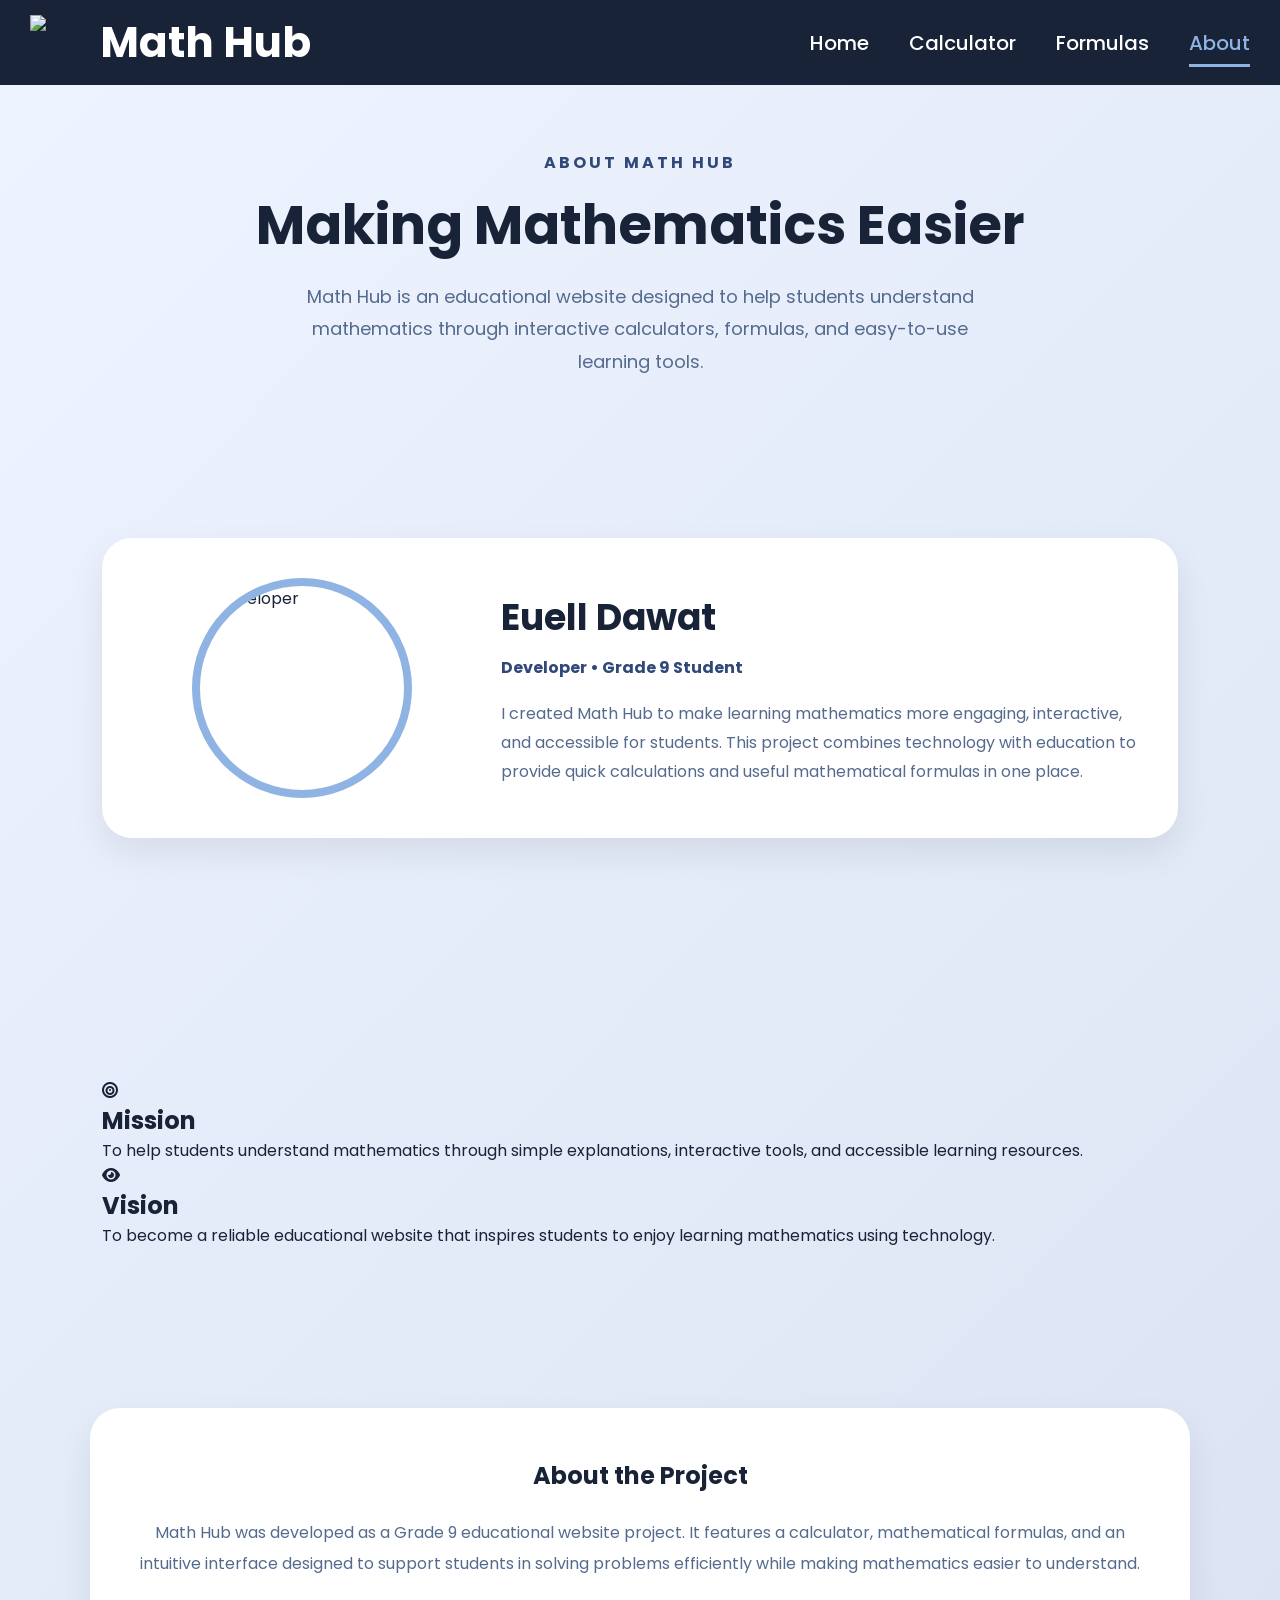
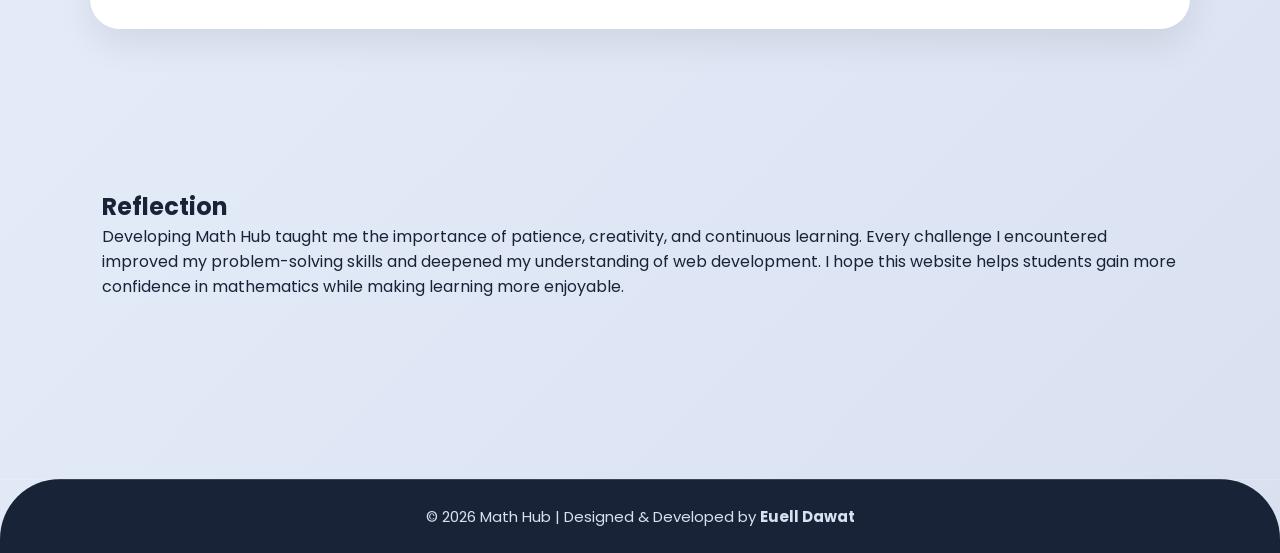
==== commit 9abd07d8: "Update about.html" ====
--- a/about.html
+++ b/about.html
@@ -1,313 +1,168 @@
-<body class="about-page">
+<!DOCTYPE html>
+<html lang="en">
 
-<!--==================== FLOATING SYMBOLS ====================-->
+<head>
 
-<div class="floating-symbols">
+    <meta charset="UTF-8">
+    <meta name="viewport" content="width=device-width, initial-scale=1.0">
 
-    <span>π</span>
-    <span>√</span>
-    <span>∑</span>
-    <span>x²</span>
-    <span>∞</span>
-    <span>Δ</span>
-    <span>θ</span>
-    <span>÷</span>
+    <title>Math Hub | About</title>
+
+    <link rel="stylesheet" href="style.css">
+
+    <link rel="preconnect" href="https://fonts.googleapis.com">
+    <link rel="preconnect" href="https://fonts.gstatic.com" crossorigin>
+
+    <link href="https://fonts.googleapis.com/css2?family=Poppins:wght@300;400;500;600;700;800&display=swap" rel="stylesheet">
+
+    <link rel="stylesheet"
+    href="https://cdnjs.cloudflare.com/ajax/libs/font-awesome/6.7.2/css/all.min.css">
+
+</head>
+
+<body>
+
+<!--========== NAVBAR ==========-->
+
+<header>
+
+<nav class="navbar">
+
+<div class="logo">
+
+<img src="img/logo.png" alt="Logo">
+
+<h2>Math Hub</h2>
 
 </div>
 
-<!--==================== HEADER ====================-->
+<ul class="nav-links">
 
-<header>
+<li><a href="index.html">Home</a></li>
 
-    <nav>
+<li><a href="calculator.html">Calculator</a></li>
 
-        <div class="logo">
+<li><a href="formulas.html">Formulas</a></li>
 
-            <img src="img/logo.png" alt="Math Hub Logo">
+<li><a href="about.html" class="active">About</a></li>
 
-            <h2>MEuclidian</h2>
+</ul>
 
-        </div>
-
-        <ul>
-
-            <li><a href="index.html">Home</a></li>
-
-            <li><a href="calculator.html">Calculator</a></li>
-
-            <li><a href="formulas.html">Formulas</a></li>
-
-            <li><a href="about.html" class="active">About</a></li>
-
-        </ul>
-
-    </nav>
+</nav>
 
 </header>
 
-<!--==================== HERO ====================-->
+<!--========== HERO ==========-->
 
 <section class="about-hero">
 
-    <div class="hero-content">
+<h4>ABOUT MATH HUB</h4>
 
-        <p class="small-title">
+<h1>Making Mathematics Easier</h1>
 
-            ✦ STUDENT WEB DEVELOPER
-
-        </p>
-
-        <h1>
-
-            Hi, I'm <span>Euell!</span>
-
-        </h1>
-
-        <p class="hero-text">
-
-            A Grade 10 STE student learning about programming, mathematics,
-            and creating interactive websites that make learning easier
-            and more enjoyable.
-
-        </p>
-
-    </div>
+<p>
+Math Hub is an educational website designed to help students understand mathematics through interactive calculators, formulas, and easy-to-use learning tools.
+</p>
 
 </section>
 
-<!--==================== PROFILE CARD ====================-->
+<!--========== DEVELOPER ==========-->
 
-<section class="profile-section">
+<section class="developer-section">
 
-    <div class="profile-card">
+<div class="developer-card">
 
-        <div class="profile-image">
+<div class="developer-image">
 
-            <img src="img/profile.jpg" alt="Profile Picture">
+<img src="img/profile.jpg" alt="Developer">
 
-        </div>
+</div>
 
-        <h2>Euell Pinara Dawat</h2>
+<div class="developer-info">
 
-        <p class="grade">
+<h2>Euell Dawat</h2>
 
-            Grade 10 • STE Albert Einstein
-
-        </p>
-
-        <p class="school">
-
-            Manolo Fortich National High School
-
-        </p>
-
-        <div class="badges">
-
-            <span>👨‍💻 Developer</span>
-
-            <span>📚 Student</span>
-
-            <span>🌐 Web Design</span>
-
-            <span>💻 HTML • CSS • JS</span>
-
-        </div>
-
-    </div>
-
-</section>
-
-<!--==================== BIOGRAPHY ====================-->
-
-<section class="about-grid">
-
-<div class="glass-card">
-
-<h2>📖 Short Biography</h2>
+<h4>Developer • Grade 9 Student</h4>
 
 <p>
-
-I am a Grade 10 STE student at Manolo Fortich National High School who enjoys learning new things, especially in technology and mathematics. I created this Euclidian website to help students solve mathematical problems more easily while improving my web development skills. Through this project, I discovered how creativity and programming can work together to create useful and engaging educational websites.
-
+I created Math Hub to make learning mathematics more engaging, interactive, and accessible for students. This project combines technology with education to provide quick calculations and useful mathematical formulas in one place.
 </p>
 
 </div>
-
-<!--==================== SKILLS ====================-->
-
-<div class="glass-card">
-
-    <h2>💡 Skills Learned</h2>
-
-    <div class="skill">
-
-        <div class="skill-title">
-
-            <span>HTML</span>
-
-            <span>90%</span>
-
-        </div>
-
-        <div class="skill-bar">
-
-            <div class="skill-fill html"></div>
-
-        </div>
-
-    </div>
-
-    <div class="skill">
-
-        <div class="skill-title">
-
-            <span>CSS</span>
-
-            <span>89%</span>
-
-        </div>
-
-        <div class="skill-bar">
-
-            <div class="skill-fill css"></div>
-
-        </div>
-
-    </div>
-
-    <div class="skill">
-
-        <div class="skill-title">
-
-            <span>JavaScript</span>
-
-            <span>80%</span>
-
-        </div>
-
-        <div class="skill-bar">
-
-            <div class="skill-fill js"></div>
-
-        </div>
-
-    </div>
-
-    <div class="skill">
-
-        <div class="skill-title">
-
-            <span>Responsive Design</span>
-
-            <span>90%</span>
-
-        </div>
-
-        <div class="skill-bar">
-
-            <div class="skill-fill responsive"></div>
-
-        </div>
-
-    </div>
-
-</div>
-
-<!--==================== REFLECTION ====================-->
-
-<div class="glass-card reflection">
-
-    <h2>💙 Reflection</h2>
-
-    <p>
-
-        Creating the Euclidian website was a challenging yet rewarding experience.
-        Throughout this project, I improved my skills in HTML, CSS, and JavaScript while learning how to design a responsive and user-friendly website.
-        I also realized the importance of patience, problem-solving, and paying attention to details when developing a website.
-        This project helped me become more confident in my programming abilities and inspired me to continue learning web development.
-        Overall, I am proud of what I accomplished and grateful for the knowledge and experience I gained from creating this website.
-
-    </p>
 
 </div>
 
 </section>
 
-<!--==================== STATISTICS ====================-->
+<!--========== MISSION & VISION ==========-->
 
-<section class="stats">
+<section class="mission-vision">
 
-    <div class="stat-card">
+<div class="info-card">
 
-        <h2>4+</h2>
+<i class="fas fa-bullseye"></i>
 
-        <p>Web Pages</p>
+<h2>Mission</h2>
 
-    </div>
+<p>
+To help students understand mathematics through simple explanations, interactive tools, and accessible learning resources.
+</p>
 
-    <div class="stat-card">
+</div>
 
-        <h2>20+</h2>
+<div class="info-card">
 
-        <p>Math Formulas</p>
+<i class="fas fa-eye"></i>
 
-    </div>
+<h2>Vision</h2>
 
-    <div class="stat-card">
+<p>
+To become a reliable educational website that inspires students to enjoy learning mathematics using technology.
+</p>
 
-        <h2>100%</h2>
-
-        <p>Effort Given</p>
-
-    </div>
-
-    <div class="stat-card">
-
-        <h2>∞</h2>
-
-        <p>Learning Never Stops</p>
-
-    </div>
+</div>
 
 </section>
 
-<!--==================== QUOTE ====================-->
+<!--========== PROJECT ==========-->
 
-<section class="developer-quote">
+<section class="project-section">
 
-    <h2>
+<h2>About the Project</h2>
 
-        "Every line of code is one step closer to innovation."
+<p>
 
-    </h2>
+Math Hub was developed as a Grade 9 educational website project. It features a calculator, mathematical formulas, and an intuitive interface designed to support students in solving problems efficiently while making mathematics easier to understand.
+
+</p>
 
 </section>
 
-<!--==================== FOOTER ====================-->
+<!--========== REFLECTION ==========-->
+
+<section class="reflection-section">
+
+<h2>Reflection</h2>
+
+<p>
+
+Developing Math Hub taught me the importance of patience, creativity, and continuous learning. Every challenge I encountered improved my problem-solving skills and deepened my understanding of web development. I hope this website helps students gain more confidence in mathematics while making learning more enjoyable.
+
+</p>
+
+</section>
+
+<!--========== FOOTER ==========-->
 
 <footer>
 
-    <p>
+<div class="footer-bottom">
 
-        © 2026 Euclidian | Designed and Development by Euell in collaboration with AI
+© 2026 Math Hub | Designed & Developed by <strong>Euell Dawat</strong>
 
-    </p>
+</div>
 
 </footer>
-
-    <!--==================== BACK TO TOP ====================-->
-
-<button id="topBtn" onclick="topFunction()">
-
-    ↑
-    
-</button>
-    <!--==================== CUSTOM CURSOR ====================-->
-
-<div class="cursor"></div>
-<div class="cursor-outline"></div>
-
-<script src="script.js"></script>
 
 </body>
 
--- a/style.css
+++ b/style.css
@@ -0,0 +1,1800 @@
+/*==================================================
+                    GOOGLE FONT
+==================================================*/
+
+@import url('https://fonts.googleapis.com/css2?family=Poppins:wght@300;400;500;600;700;800&display=swap');
+
+/*==================================================
+                    RESET
+==================================================*/
+
+*{
+    margin:0;
+    padding:0;
+    box-sizing:border-box;
+}
+
+html{
+    scroll-behavior:smooth;
+}
+
+body{
+
+    font-family:'Poppins',sans-serif;
+
+    background:linear-gradient(135deg,#EEF4FF,#D9E1F1);
+
+    color:#192338;
+
+    overflow-x:hidden;
+
+}
+
+/*==================================================
+                    VARIABLES
+==================================================*/
+
+:root{
+
+    --primary:#31487A;
+    --secondary:#192338;
+    --accent:#8FB3E2;
+
+    --white:#FFFFFF;
+
+    --light:#EEF4FF;
+
+    --gray:#556B8E;
+
+}
+
+/*==================================================
+                DEFAULT ELEMENTS
+==================================================*/
+
+img{
+
+    max-width:100%;
+
+    display:block;
+
+}
+
+a{
+
+    text-decoration:none;
+
+}
+
+ul{
+
+    list-style:none;
+
+}
+
+section{
+
+    padding:80px 8%;
+
+}
+
+/*==================================================
+                    NAVBAR
+==================================================*/
+
+header{
+
+    position:fixed;
+
+    top:0;
+
+    left:0;
+
+    width:100%;
+
+    z-index:9999;
+
+    background:var(--secondary);
+
+}
+
+.navbar{
+
+    max-width:1300px;
+
+    height:85px;
+
+    margin:auto;
+
+    display:flex;
+
+    justify-content:space-between;
+
+    align-items:center;
+
+    padding:0 30px;
+
+}
+
+/*==================================================
+                    LOGO
+==================================================*/
+
+.logo{
+
+    display:flex;
+
+    align-items:center;
+
+    gap:15px;
+
+}
+
+.logo img{
+
+    width:55px;
+
+    height:55px;
+
+    object-fit:contain;
+
+}
+
+.logo h2{
+
+    color:white;
+
+    font-size:42px;
+
+    font-weight:700;
+
+}
+
+/*==================================================
+                NAVIGATION LINKS
+==================================================*/
+
+.nav-links{
+
+    display:flex;
+
+    align-items:center;
+
+    gap:40px;
+
+}
+
+.nav-links a{
+
+    color:white;
+
+    font-size:20px;
+
+    font-weight:500;
+
+    transition:.3s;
+
+    position:relative;
+
+}
+
+.nav-links a:hover{
+
+    color:var(--accent);
+
+}
+
+.nav-links a.active{
+
+    color:var(--accent);
+
+}
+
+.nav-links a::after{
+
+    content:"";
+
+    position:absolute;
+
+    left:0;
+
+    bottom:-10px;
+
+    width:0;
+
+    height:3px;
+
+    background:var(--accent);
+
+    transition:.3s;
+
+}
+
+.nav-links a:hover::after,
+
+.nav-links a.active::after{
+
+    width:100%;
+
+}
+
+/*==================================================
+                COMMON BUTTON
+==================================================*/
+
+.btn-primary{
+
+    display:inline-block;
+
+    background:var(--primary);
+
+    color:white;
+
+    padding:15px 35px;
+
+    border-radius:15px;
+
+    font-weight:600;
+
+    transition:.3s;
+
+}
+
+.btn-primary:hover{
+
+    background:var(--secondary);
+
+    transform:translateY(-4px);
+
+}
+
+/*==================================================
+            PAGE TITLE (Reusable)
+==================================================*/
+
+.page-title{
+
+    padding-top:160px;
+
+    text-align:center;
+
+}
+
+.page-title h1{
+
+    font-size:56px;
+
+    color:var(--secondary);
+
+    margin-bottom:15px;
+
+}
+
+.page-title p{
+
+    color:var(--gray);
+
+    font-size:18px;
+
+}
+
+/*==================================================
+                RESPONSIVE NAVBAR
+==================================================*/
+
+@media(max-width:900px){
+
+.logo h2{
+
+    font-size:30px;
+
+}
+
+.nav-links{
+
+    gap:20px;
+
+}
+
+.nav-links a{
+
+    font-size:17px;
+
+}
+
+}
+
+@media(max-width:700px){
+
+.navbar{
+
+    flex-direction:column;
+
+    justify-content:center;
+
+    height:130px;
+
+    gap:15px;
+
+}
+
+header{
+
+    position:relative;
+
+}
+
+.page-title{
+
+    padding-top:60px;
+
+}
+
+}
+
+/*==================================================
+                    HERO SECTION
+==================================================*/
+
+.hero{
+
+    min-height:100vh;
+
+    display:flex;
+
+    align-items:center;
+
+    justify-content:space-between;
+
+    gap:60px;
+
+    padding:140px 8% 80px;
+
+}
+
+.hero-text{
+
+    flex:1;
+
+}
+
+.hero-text h4{
+
+    color:var(--primary);
+
+    font-size:18px;
+
+    letter-spacing:3px;
+
+    margin-bottom:15px;
+
+}
+
+.hero-text h1{
+
+    font-size:64px;
+
+    line-height:1.2;
+
+    color:var(--secondary);
+
+    margin-bottom:20px;
+
+}
+
+.hero-text p{
+
+    font-size:18px;
+
+    color:var(--gray);
+
+    line-height:1.8;
+
+    margin-bottom:35px;
+
+    max-width:600px;
+
+}
+
+.hero-buttons{
+
+    display:flex;
+
+    gap:20px;
+
+    flex-wrap:wrap;
+
+}
+
+.btn-secondary{
+
+    display:inline-block;
+
+    background:transparent;
+
+    border:2px solid var(--primary);
+
+    color:var(--primary);
+
+    padding:15px 35px;
+
+    border-radius:15px;
+
+    font-weight:600;
+
+    transition:.3s;
+
+}
+
+.btn-secondary:hover{
+
+    background:var(--primary);
+
+    color:white;
+
+}
+
+.hero-image{
+
+    flex:1;
+
+    display:flex;
+
+    justify-content:center;
+
+    align-items:center;
+
+}
+
+.hero-image img{
+
+    width:100%;
+
+    max-width:500px;
+
+    animation:float 4s ease-in-out infinite;
+
+}
+
+/*==================================================
+                FLOAT ANIMATION
+==================================================*/
+
+@keyframes float{
+
+    0%{
+
+        transform:translateY(0);
+
+    }
+
+    50%{
+
+        transform:translateY(-15px);
+
+    }
+
+    100%{
+
+        transform:translateY(0);
+
+    }
+
+}
+
+/*==================================================
+                FEATURES
+==================================================*/
+
+.features{
+
+    max-width:1200px;
+
+    margin:auto;
+
+}
+
+.section-heading{
+
+    text-align:center;
+
+    margin-bottom:60px;
+
+}
+
+.section-heading h2{
+
+    font-size:46px;
+
+    margin-bottom:15px;
+
+    color:var(--secondary);
+
+}
+
+.section-heading p{
+
+    color:var(--gray);
+
+    font-size:18px;
+
+}
+
+.feature-grid{
+
+    display:grid;
+
+    grid-template-columns:repeat(auto-fit,minmax(250px,1fr));
+
+    gap:30px;
+
+}
+
+.feature-card{
+
+    background:white;
+
+    border-radius:25px;
+
+    padding:35px;
+
+    text-align:center;
+
+    box-shadow:0 15px 35px rgba(0,0,0,.08);
+
+    transition:.35s;
+
+}
+
+.feature-card:hover{
+
+    transform:translateY(-10px);
+
+    box-shadow:0 20px 40px rgba(49,72,122,.18);
+
+}
+
+.feature-card i{
+
+    font-size:55px;
+
+    color:var(--primary);
+
+    margin-bottom:20px;
+
+}
+
+.feature-card h3{
+
+    margin-bottom:15px;
+
+    color:var(--secondary);
+
+}
+
+.feature-card p{
+
+    color:var(--gray);
+
+    line-height:1.7;
+
+}
+
+/*==================================================
+                STATISTICS
+==================================================*/
+
+.statistics{
+
+    max-width:1200px;
+
+    margin:80px auto;
+
+    display:grid;
+
+    grid-template-columns:repeat(auto-fit,minmax(220px,1fr));
+
+    gap:25px;
+
+}
+
+.stat-card{
+
+    background:linear-gradient(135deg,var(--primary),var(--secondary));
+
+    color:white;
+
+    border-radius:25px;
+
+    padding:40px;
+
+    text-align:center;
+
+    transition:.35s;
+
+}
+
+.stat-card:hover{
+
+    transform:translateY(-8px);
+
+}
+
+.stat-card h2{
+
+    font-size:48px;
+
+    margin-bottom:10px;
+
+}
+
+.stat-card p{
+
+    opacity:.9;
+
+}
+
+/*==================================================
+                CALL TO ACTION
+==================================================*/
+
+.cta{
+
+    max-width:1100px;
+
+    margin:100px auto;
+
+    text-align:center;
+
+    background:linear-gradient(135deg,var(--primary),var(--secondary));
+
+    color:white;
+
+    border-radius:30px;
+
+    padding:70px 40px;
+
+}
+
+.cta h2{
+
+    font-size:42px;
+
+    margin-bottom:20px;
+
+}
+
+.cta p{
+
+    max-width:700px;
+
+    margin:0 auto 30px;
+
+    line-height:1.8;
+
+}
+
+/*==================================================
+                RESPONSIVE HOME
+==================================================*/
+
+@media(max-width:900px){
+
+.hero{
+
+    flex-direction:column;
+
+    text-align:center;
+
+}
+
+.hero-text h1{
+
+    font-size:48px;
+
+}
+
+.hero-buttons{
+
+    justify-content:center;
+
+}
+
+.hero-image{
+
+    margin-top:30px;
+
+}
+
+}
+
+@media(max-width:600px){
+
+.hero-text h1{
+
+    font-size:38px;
+
+}
+
+.section-heading h2{
+
+    font-size:34px;
+
+}
+
+.cta h2{
+
+    font-size:32px;
+
+}
+
+}
+
+/*==================================================
+                CALCULATOR PAGE
+==================================================*/
+
+.calculator-hero{
+
+    text-align:center;
+
+    padding:150px 8% 50px;
+
+}
+
+.calculator-hero h4{
+
+    color:var(--primary);
+
+    letter-spacing:3px;
+
+    margin-bottom:10px;
+
+}
+
+.calculator-hero h1{
+
+    font-size:52px;
+
+    color:var(--secondary);
+
+    margin-bottom:15px;
+
+}
+
+.calculator-hero p{
+
+    color:var(--gray);
+
+    font-size:18px;
+
+}
+
+/*==================================================
+            CALCULATOR LAYOUT
+==================================================*/
+
+.calculator-section{
+
+    max-width:1200px;
+
+    margin:auto;
+
+    display:grid;
+
+    grid-template-columns:2fr 1fr;
+
+    gap:40px;
+
+    align-items:start;
+
+}
+
+/*==================================================
+            CALCULATOR CARD
+==================================================*/
+
+.calculator-card{
+
+    background:rgba(255,255,255,.9);
+
+    backdrop-filter:blur(15px);
+
+    border-radius:30px;
+
+    padding:30px;
+
+    box-shadow:0 15px 35px rgba(0,0,0,.08);
+
+}
+
+/*==================================================
+                DISPLAY
+==================================================*/
+
+#display{
+
+    width:100%;
+
+    height:85px;
+
+    border:none;
+
+    outline:none;
+
+    border-radius:20px;
+
+    background:var(--secondary);
+
+    color:white;
+
+    font-size:34px;
+
+    text-align:right;
+
+    padding:20px;
+
+    margin-bottom:25px;
+
+}
+
+/*==================================================
+            BUTTON GRID
+==================================================*/
+
+.calculator-buttons{
+
+    display:grid;
+
+    grid-template-columns:repeat(4,1fr);
+
+    gap:18px;
+
+}
+
+.calculator-buttons button{
+
+    border:none;
+
+    border-radius:18px;
+
+    padding:20px;
+
+    font-size:22px;
+
+    font-weight:600;
+
+    cursor:pointer;
+
+    background:var(--light);
+
+    color:var(--secondary);
+
+    transition:.3s;
+
+}
+
+.calculator-buttons button:hover{
+
+    transform:translateY(-5px);
+
+    background:#DCE7FF;
+
+}
+
+.calculator-buttons button:active{
+
+    transform:scale(.95);
+
+}
+
+/*==================================================
+            OPERATOR BUTTONS
+==================================================*/
+
+.operator{
+
+    background:var(--primary)!important;
+
+    color:white!important;
+
+}
+
+.operator:hover{
+
+    background:var(--secondary)!important;
+
+}
+
+/*==================================================
+                EQUAL BUTTON
+==================================================*/
+
+.equal{
+
+    background:var(--accent)!important;
+
+    color:var(--secondary)!important;
+
+    font-size:28px;
+
+}
+
+.equal:hover{
+
+    background:#75A3E8!important;
+
+}
+
+/*==================================================
+                TIPS CARD
+==================================================*/
+
+.tips-card{
+
+    background:white;
+
+    border-radius:30px;
+
+    padding:30px;
+
+    box-shadow:0 15px 35px rgba(0,0,0,.08);
+
+}
+
+.tips-card h2{
+
+    margin-bottom:20px;
+
+    color:var(--secondary);
+
+}
+
+.tips-card h2 i{
+
+    color:gold;
+
+    margin-right:8px;
+
+}
+
+.tips-card ul{
+
+    display:flex;
+
+    flex-direction:column;
+
+    gap:15px;
+
+}
+
+.tips-card li{
+
+    color:var(--gray);
+
+    font-size:17px;
+
+}
+
+/*==================================================
+            CALCULATOR RESPONSIVE
+==================================================*/
+
+@media(max-width:900px){
+
+.calculator-section{
+
+    grid-template-columns:1fr;
+
+}
+
+}
+
+@media(max-width:600px){
+
+.calculator-hero h1{
+
+    font-size:38px;
+
+}
+
+#display{
+
+    font-size:28px;
+
+}
+
+.calculator-buttons button{
+
+    padding:15px;
+
+    font-size:18px;
+
+}
+
+}
+
+/*==================================================
+                FORMULAS PAGE
+==================================================*/
+
+.formula-hero{
+
+    text-align:center;
+
+    padding:150px 8% 60px;
+
+}
+
+.formula-hero h4{
+
+    color:var(--primary);
+
+    letter-spacing:3px;
+
+    margin-bottom:10px;
+
+}
+
+.formula-hero h1{
+
+    font-size:52px;
+
+    color:var(--secondary);
+
+    margin-bottom:15px;
+
+}
+
+.formula-hero p{
+
+    color:var(--gray);
+
+    font-size:18px;
+
+}
+
+/*==================================================
+            FORMULA GRID
+==================================================*/
+
+.formula-grid{
+
+    max-width:1200px;
+
+    margin:auto;
+
+    display:grid;
+
+    grid-template-columns:repeat(auto-fit,minmax(320px,1fr));
+
+    gap:30px;
+
+}
+
+/*==================================================
+            SECTION TITLES
+==================================================*/
+
+.formula-section-title{
+
+    grid-column:1/-1;
+
+    display:flex;
+
+    align-items:center;
+
+    gap:15px;
+
+    padding:20px 30px;
+
+    border-radius:20px;
+
+    background:linear-gradient(135deg,var(--primary),var(--secondary));
+
+    color:white;
+
+    margin:20px 0;
+
+}
+
+.formula-section-title i{
+
+    font-size:32px;
+
+}
+
+.formula-section-title h2{
+
+    font-size:30px;
+
+}
+
+/*==================================================
+            FORMULA CARD
+==================================================*/
+
+.formula-card{
+
+    background:white;
+
+    border-radius:25px;
+
+    padding:30px;
+
+    text-align:center;
+
+    box-shadow:0 15px 35px rgba(0,0,0,.08);
+
+    transition:0.35s;
+
+}
+
+.formula-card:hover{
+
+    transform:translateY(-8px);
+
+    box-shadow:0 20px 45px rgba(49,72,122,.18);
+
+}
+
+/*==================================================
+            FORMULA ICON
+==================================================*/
+
+.formula-icon{
+
+    width:80px;
+
+    height:80px;
+
+    margin:auto auto 20px;
+
+    border-radius:50%;
+
+    background:linear-gradient(135deg,var(--primary),var(--secondary));
+
+    display:flex;
+
+    justify-content:center;
+
+    align-items:center;
+
+    color:white;
+
+    font-size:34px;
+
+}
+
+.formula-card h2{
+
+    color:var(--secondary);
+
+    margin-bottom:10px;
+
+}
+
+.formula-card h3{
+
+    color:var(--primary);
+
+    margin-bottom:15px;
+
+    font-size:24px;
+
+}
+
+.formula-card p{
+
+    color:var(--gray);
+
+    margin-bottom:20px;
+
+    line-height:1.6;
+
+}
+
+/*==================================================
+                INPUTS
+==================================================*/
+
+.formula-card input{
+
+    width:100%;
+
+    padding:15px;
+
+    margin-bottom:15px;
+
+    border:2px solid #D9E1F1;
+
+    border-radius:15px;
+
+    outline:none;
+
+    font-size:16px;
+
+    transition:.3s;
+
+}
+
+.formula-card input:focus{
+
+    border-color:var(--primary);
+
+}
+
+/*==================================================
+                BUTTON
+==================================================*/
+
+.formula-card button{
+
+    width:100%;
+
+    border:none;
+
+    padding:15px;
+
+    border-radius:15px;
+
+    background:var(--primary);
+
+    color:white;
+
+    font-size:16px;
+
+    font-weight:600;
+
+    cursor:pointer;
+
+    transition:.3s;
+
+}
+
+.formula-card button:hover{
+
+    background:var(--secondary);
+
+    transform:translateY(-3px);
+
+}
+
+/*==================================================
+                RESULT
+==================================================*/
+
+.result{
+
+    margin-top:20px;
+
+    background:var(--light);
+
+    border-radius:15px;
+
+    padding:15px;
+
+    color:var(--secondary);
+
+    font-weight:600;
+
+    min-height:55px;
+
+    display:flex;
+
+    justify-content:center;
+
+    align-items:center;
+
+}
+
+/*==================================================
+            RESPONSIVE
+==================================================*/
+
+@media(max-width:768px){
+
+.formula-grid{
+
+    grid-template-columns:1fr;
+
+}
+
+.formula-hero h1{
+
+    font-size:40px;
+
+}
+
+.formula-section-title{
+
+    justify-content:center;
+
+    text-align:center;
+
+}
+
+}
+/*==================================================
+                    ABOUT PAGE
+==================================================*/
+
+.about-hero{
+
+    text-align:center;
+
+    padding:150px 8% 80px;
+
+}
+
+.about-hero h4{
+
+    color:var(--primary);
+
+    letter-spacing:3px;
+
+    margin-bottom:10px;
+
+}
+
+.about-hero h1{
+
+    font-size:54px;
+
+    color:var(--secondary);
+
+    margin-bottom:15px;
+
+}
+
+.about-hero p{
+
+    max-width:700px;
+
+    margin:auto;
+
+    color:var(--gray);
+
+    line-height:1.8;
+
+    font-size:18px;
+
+}
+
+/*==================================================
+                DEVELOPER CARD
+==================================================*/
+
+.developer-card{
+
+    max-width:1100px;
+
+    margin:0 auto 80px;
+
+    display:flex;
+
+    align-items:center;
+
+    gap:40px;
+
+    background:white;
+
+    border-radius:30px;
+
+    padding:40px;
+
+    box-shadow:0 15px 35px rgba(0,0,0,.08);
+
+}
+
+.developer-image{
+
+    flex:1;
+
+    display:flex;
+
+    justify-content:center;
+
+}
+
+.developer-image img{
+
+    width:220px;
+
+    height:220px;
+
+    border-radius:50%;
+
+    object-fit:cover;
+
+    border:8px solid var(--accent);
+
+}
+
+.developer-info{
+
+    flex:2;
+
+}
+
+.developer-info h2{
+
+    font-size:36px;
+
+    color:var(--secondary);
+
+    margin-bottom:10px;
+
+}
+
+.developer-info h4{
+
+    color:var(--primary);
+
+    margin-bottom:20px;
+
+}
+
+.developer-info p{
+
+    color:var(--gray);
+
+    line-height:1.8;
+
+}
+
+/*==================================================
+                MISSION & VISION
+==================================================*/
+
+.about-grid{
+
+    max-width:1100px;
+
+    margin:auto;
+
+    display:grid;
+
+    grid-template-columns:repeat(2,1fr);
+
+    gap:30px;
+
+}
+
+.about-card{
+
+    background:white;
+
+    border-radius:25px;
+
+    padding:35px;
+
+    text-align:center;
+
+    box-shadow:0 15px 35px rgba(0,0,0,.08);
+
+    transition:.35s;
+
+}
+
+.about-card:hover{
+
+    transform:translateY(-8px);
+
+}
+
+.about-card i{
+
+    font-size:50px;
+
+    color:var(--primary);
+
+    margin-bottom:20px;
+
+}
+
+.about-card h3{
+
+    margin-bottom:15px;
+
+    color:var(--secondary);
+
+}
+
+.about-card p{
+
+    color:var(--gray);
+
+    line-height:1.7;
+
+}
+
+/*==================================================
+                PROJECT SECTION
+==================================================*/
+
+.project-section{
+
+    max-width:1100px;
+
+    margin:80px auto;
+
+    background:white;
+
+    border-radius:30px;
+
+    padding:50px;
+
+    box-shadow:0 15px 35px rgba(0,0,0,.08);
+
+}
+
+.project-section h2{
+
+    text-align:center;
+
+    margin-bottom:25px;
+
+    color:var(--secondary);
+
+}
+
+.project-section p{
+
+    text-align:center;
+
+    color:var(--gray);
+
+    line-height:1.9;
+
+}
+
+/*==================================================
+                REFLECTION
+==================================================*/
+
+.reflection{
+
+    max-width:1100px;
+
+    margin:80px auto;
+
+    background:linear-gradient(135deg,var(--primary),var(--secondary));
+
+    color:white;
+
+    border-radius:30px;
+
+    padding:50px;
+
+}
+
+.reflection h2{
+
+    text-align:center;
+
+    margin-bottom:25px;
+
+}
+
+.reflection p{
+
+    text-align:center;
+
+    line-height:2;
+
+    font-size:17px;
+
+}
+
+/*==================================================
+                RESPONSIVE
+==================================================*/
+
+@media(max-width:900px){
+
+.developer-card{
+
+    flex-direction:column;
+
+    text-align:center;
+
+}
+
+.about-grid{
+
+    grid-template-columns:1fr;
+
+}
+
+}
+
+@media(max-width:600px){
+
+.about-hero h1{
+
+    font-size:40px;
+
+}
+
+.developer-image img{
+
+    width:180px;
+
+    height:180px;
+
+}
+
+.project-section,
+
+.reflection{
+
+    padding:30px;
+
+}
+
+}
+/*==================================================
+                    FOOTER
+==================================================*/
+
+footer{
+
+    background:var(--secondary);
+
+    color:white;
+
+    margin-top:100px;
+
+    border-radius:60px 60px 0 0;
+
+}
+
+.footer-container{
+
+    max-width:1200px;
+
+    margin:auto;
+
+    padding:70px 8%;
+
+    display:grid;
+
+    grid-template-columns:repeat(auto-fit,minmax(250px,1fr));
+
+    gap:40px;
+
+}
+
+.footer-logo{
+
+    display:flex;
+
+    align-items:center;
+
+    gap:15px;
+
+    margin-bottom:20px;
+
+}
+
+.footer-logo img{
+
+    width:60px;
+
+}
+
+.footer-logo h2{
+
+    font-size:32px;
+
+}
+
+.footer-about p{
+
+    color:#d9e1f1;
+
+    line-height:1.8;
+
+}
+
+.footer-links h3,
+.footer-contact h3{
+
+    margin-bottom:20px;
+
+    font-size:22px;
+
+}
+
+.footer-links ul{
+
+    display:flex;
+
+    flex-direction:column;
+
+    gap:15px;
+
+}
+
+.footer-links a{
+
+    color:#d9e1f1;
+
+    transition:.3s;
+
+}
+
+.footer-links a:hover{
+
+    color:var(--accent);
+
+    padding-left:8px;
+
+}
+
+.footer-contact p{
+
+    margin:12px 0;
+
+    color:#d9e1f1;
+
+}
+
+.footer-social{
+
+    display:flex;
+
+    gap:15px;
+
+    margin-top:25px;
+
+}
+
+.footer-social a{
+
+    width:45px;
+
+    height:45px;
+
+    border-radius:50%;
+
+    background:rgba(255,255,255,.12);
+
+    display:flex;
+
+    justify-content:center;
+
+    align-items:center;
+
+    color:white;
+
+    font-size:20px;
+
+    transition:.3s;
+
+}
+
+.footer-social a:hover{
+
+    background:var(--accent);
+
+    color:var(--secondary);
+
+    transform:translateY(-5px);
+
+}
+
+.footer-bottom{
+
+    border-top:1px solid rgba(255,255,255,.15);
+
+    text-align:center;
+
+    padding:25px;
+
+    color:#d9e1f1;
+
+    font-size:15px;
+
+}
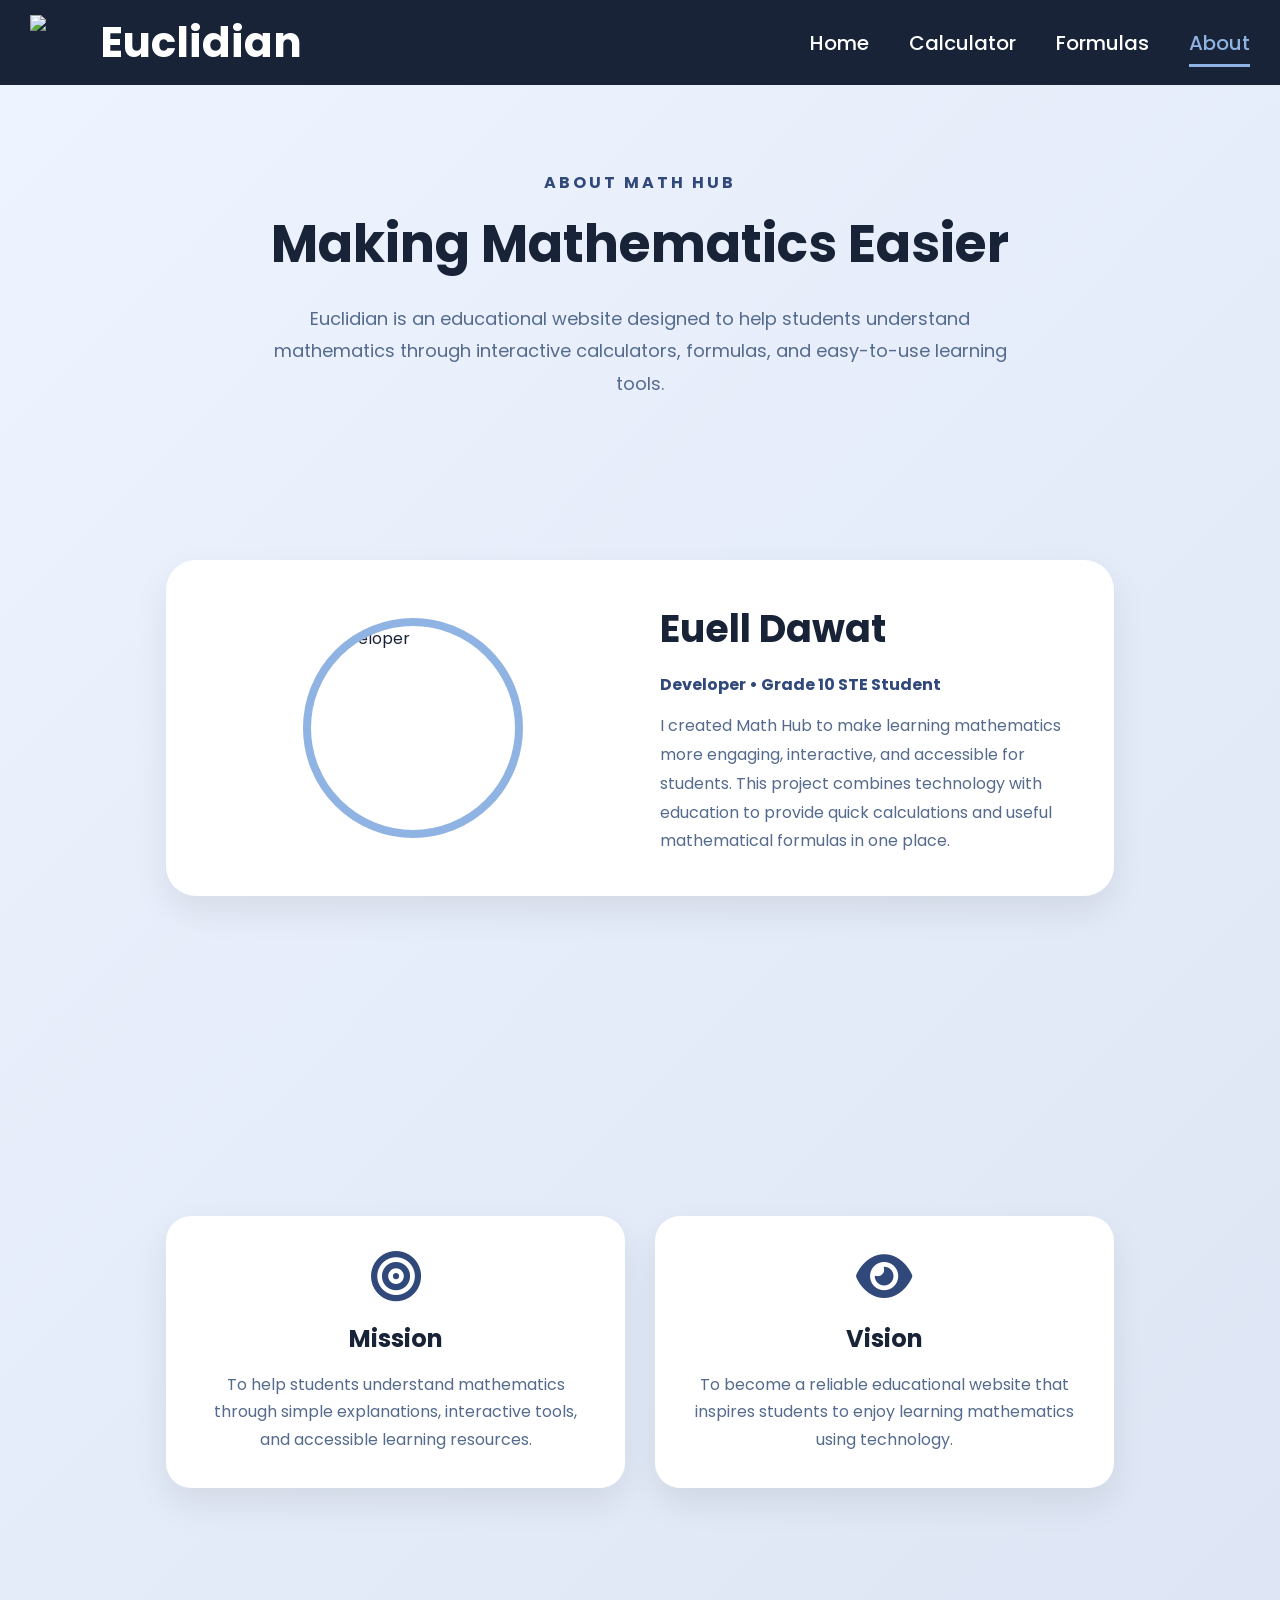
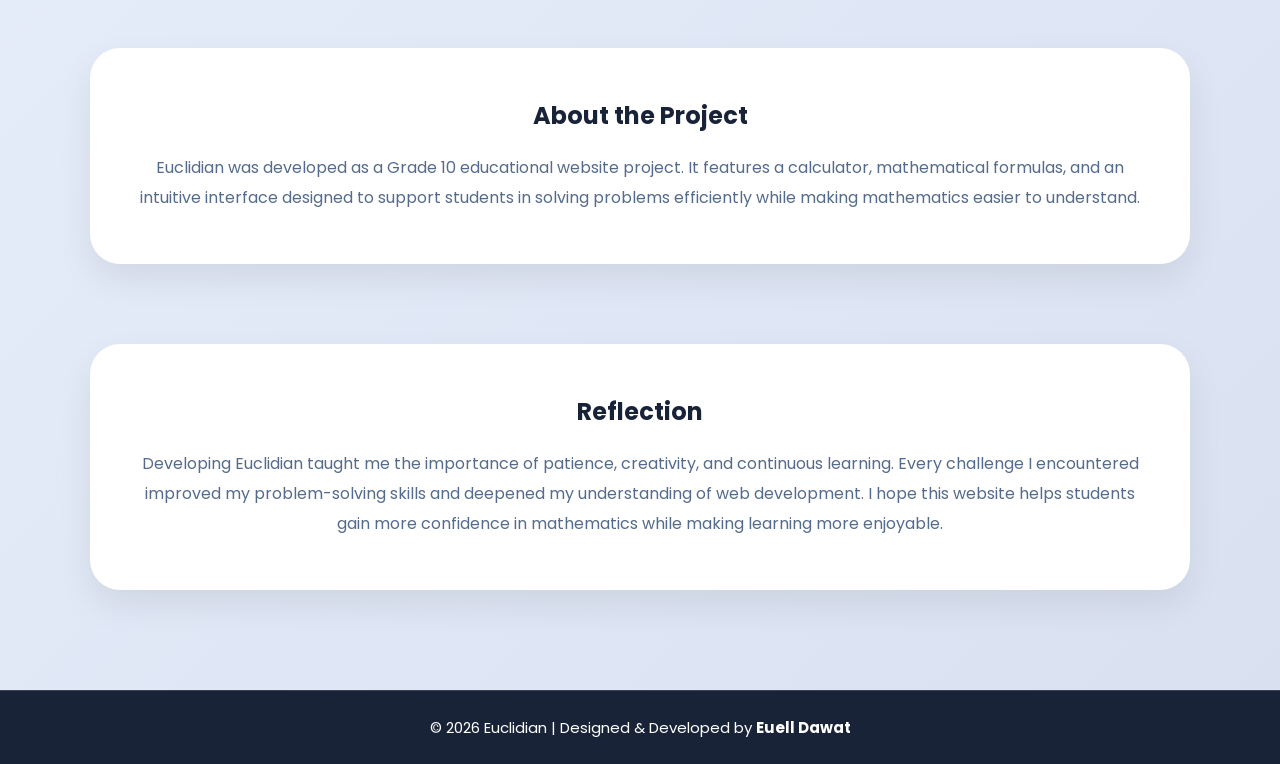
==== commit 7b65e65c: "Revise content in about.html for accuracy Updated the about.html file to reflect changes in project " ====
--- a/about.html
+++ b/about.html
@@ -6,7 +6,7 @@
     <meta charset="UTF-8">
     <meta name="viewport" content="width=device-width, initial-scale=1.0">
 
-    <title>Math Hub | About</title>
+    <title> Euclidian | About</title>
 
     <link rel="stylesheet" href="style.css">
 
@@ -32,7 +32,7 @@
 
 <img src="img/logo.png" alt="Logo">
 
-<h2>Math Hub</h2>
+<h2> Euclidian </h2>
 
 </div>
 
@@ -61,7 +61,7 @@
 <h1>Making Mathematics Easier</h1>
 
 <p>
-Math Hub is an educational website designed to help students understand mathematics through interactive calculators, formulas, and easy-to-use learning tools.
+Euclidian is an educational website designed to help students understand mathematics through interactive calculators, formulas, and easy-to-use learning tools.
 </p>
 
 </section>
@@ -82,7 +82,7 @@
 
 <h2>Euell Dawat</h2>
 
-<h4>Developer • Grade 9 Student</h4>
+<h4>Developer • Grade 10 STE Student</h4>
 
 <p>
 I created Math Hub to make learning mathematics more engaging, interactive, and accessible for students. This project combines technology with education to provide quick calculations and useful mathematical formulas in one place.
@@ -132,7 +132,7 @@
 
 <p>
 
-Math Hub was developed as a Grade 9 educational website project. It features a calculator, mathematical formulas, and an intuitive interface designed to support students in solving problems efficiently while making mathematics easier to understand.
+Euclidian was developed as a Grade 10 educational website project. It features a calculator, mathematical formulas, and an intuitive interface designed to support students in solving problems efficiently while making mathematics easier to understand.
 
 </p>
 
@@ -146,7 +146,7 @@
 
 <p>
 
-Developing Math Hub taught me the importance of patience, creativity, and continuous learning. Every challenge I encountered improved my problem-solving skills and deepened my understanding of web development. I hope this website helps students gain more confidence in mathematics while making learning more enjoyable.
+Developing Euclidian taught me the importance of patience, creativity, and continuous learning. Every challenge I encountered improved my problem-solving skills and deepened my understanding of web development. I hope this website helps students gain more confidence in mathematics while making learning more enjoyable.
 
 </p>
 
@@ -158,7 +158,7 @@
 
 <div class="footer-bottom">
 
-© 2026 Math Hub | Designed & Developed by <strong>Euell Dawat</strong>
+© 2026 Euclidian | Designed & Developed by <strong>Euell Dawat</strong>
 
 </div>
 
--- a/style.css
+++ b/style.css
@@ -1013,304 +1013,355 @@
 }
 
 }
-
-/*==================================================
-                FORMULAS PAGE
+/*==================================================
+            FORMULA CALCULATOR HUB
 ==================================================*/
 
 .formula-hero{
 
-    text-align:center;
-
-    padding:150px 8% 60px;
+    padding:160px 8% 70px;
+
+    text-align:center;
 
 }
 
 .formula-hero h4{
 
-    color:var(--primary);
+    color:#4F7DF3;
 
     letter-spacing:3px;
 
+    font-weight:600;
+
     margin-bottom:10px;
 
 }
 
 .formula-hero h1{
 
-    font-size:52px;
-
-    color:var(--secondary);
+    font-size:58px;
+
+    color:#1E293B;
+
+    margin-bottom:20px;
+
+}
+
+.formula-hero p{
+
+    max-width:700px;
+
+    margin:auto;
+
+    color:#64748B;
+
+    line-height:1.8;
+
+    font-size:18px;
+
+}
+
+/*========================================*/
+
+.formula-container{
+
+    width:90%;
+
+    max-width:1300px;
+
+    margin:80px auto;
+
+}
+
+/*========================================*/
+
+.formula-heading{
+
+    display:flex;
+
+    align-items:center;
+
+    gap:18px;
+
+    background:linear-gradient(135deg,#4F7DF3,#1E40AF);
+
+    color:white;
+
+    padding:20px 30px;
+
+    border-radius:18px;
+
+    margin-bottom:35px;
+
+    box-shadow:0 12px 30px rgba(0,0,0,.15);
+
+}
+
+.formula-heading i{
+
+    font-size:30px;
+
+}
+
+.formula-heading h2{
+
+    font-size:32px;
+
+}
+
+/*========================================*/
+
+.formula-grid{
+
+    display:grid;
+
+    grid-template-columns:repeat(auto-fit,minmax(320px,1fr));
+
+    gap:30px;
+
+}
+
+/*========================================*/
+
+.formula-card{
+
+    background:white;
+
+    border-radius:25px;
+
+    padding:35px;
+
+    text-align:center;
+
+    box-shadow:0 10px 30px rgba(0,0,0,.08);
+
+    transition:.35s;
+
+    position:relative;
+
+    overflow:hidden;
+
+}
+
+.formula-card:hover{
+
+    transform:translateY(-10px);
+
+    box-shadow:0 18px 40px rgba(79,125,243,.25);
+
+}
+
+/*========================================*/
+
+.formula-card::before{
+
+    content:"";
+
+    position:absolute;
+
+    top:0;
+
+    left:0;
+
+    width:100%;
+
+    height:6px;
+
+    background:linear-gradient(90deg,#4F7DF3,#38BDF8);
+
+}
+
+/*========================================*/
+
+.formula-icon{
+
+    width:90px;
+
+    height:90px;
+
+    margin:auto;
+
+    margin-bottom:20px;
+
+    border-radius:50%;
+
+    display:flex;
+
+    justify-content:center;
+
+    align-items:center;
+
+    background:linear-gradient(135deg,#4F7DF3,#2563EB);
+
+    color:white;
+
+    font-size:38px;
+
+}
+
+.formula-card h3{
+
+    color:#1E293B;
+
+    margin-bottom:10px;
+
+    font-size:28px;
+
+}
+
+.formula-card p{
+
+    color:#64748B;
+
+    margin-bottom:20px;
+
+    font-size:17px;
+
+}
+
+/*========================================*/
+
+.formula-card input{
+
+    width:100%;
+
+    padding:15px;
+
+    border:2px solid #D8E3F8;
+
+    border-radius:15px;
 
     margin-bottom:15px;
 
-}
-
-.formula-hero p{
-
-    color:var(--gray);
-
-    font-size:18px;
-
-}
-
-/*==================================================
-            FORMULA GRID
-==================================================*/
+    outline:none;
+
+    font-size:16px;
+
+    transition:.3s;
+
+}
+
+.formula-card input:focus{
+
+    border-color:#4F7DF3;
+
+    box-shadow:0 0 0 4px rgba(79,125,243,.15);
+
+}
+
+/*========================================*/
+
+.formula-card button{
+
+    width:100%;
+
+    padding:15px;
+
+    border:none;
+
+    border-radius:15px;
+
+    background:linear-gradient(135deg,#4F7DF3,#2563EB);
+
+    color:white;
+
+    font-size:17px;
+
+    font-weight:600;
+
+    cursor:pointer;
+
+    transition:.3s;
+
+}
+
+.formula-card button:hover{
+
+    transform:translateY(-3px);
+
+    box-shadow:0 10px 25px rgba(79,125,243,.35);
+
+}
+
+/*========================================*/
+
+.result{
+
+    margin-top:20px;
+
+    background:#F8FAFC;
+
+    border-radius:15px;
+
+    padding:16px;
+
+    min-height:55px;
+
+    display:flex;
+
+    justify-content:center;
+
+    align-items:center;
+
+    color:#1E293B;
+
+    font-weight:600;
+
+}
+
+/*========================================*/
+
+@media(max-width:900px){
+
+.formula-hero h1{
+
+    font-size:45px;
+
+}
+
+}
+
+@media(max-width:768px){
 
 .formula-grid{
 
-    max-width:1200px;
-
-    margin:auto;
-
-    display:grid;
-
-    grid-template-columns:repeat(auto-fit,minmax(320px,1fr));
-
-    gap:30px;
-
-}
-
-/*==================================================
-            SECTION TITLES
-==================================================*/
-
-.formula-section-title{
-
-    grid-column:1/-1;
-
-    display:flex;
-
-    align-items:center;
-
-    gap:15px;
-
-    padding:20px 30px;
-
-    border-radius:20px;
-
-    background:linear-gradient(135deg,var(--primary),var(--secondary));
-
-    color:white;
-
-    margin:20px 0;
-
-}
-
-.formula-section-title i{
-
-    font-size:32px;
-
-}
-
-.formula-section-title h2{
-
-    font-size:30px;
-
-}
-
-/*==================================================
-            FORMULA CARD
-==================================================*/
+    grid-template-columns:1fr;
+
+}
+
+.formula-heading{
+
+    justify-content:center;
+
+    text-align:center;
+
+}
+
+}
+
+@media(max-width:500px){
+
+.formula-hero{
+
+    padding-top:140px;
+
+}
+
+.formula-hero h1{
+
+    font-size:35px;
+
+}
 
 .formula-card{
 
-    background:white;
-
-    border-radius:25px;
-
-    padding:30px;
-
-    text-align:center;
-
-    box-shadow:0 15px 35px rgba(0,0,0,.08);
-
-    transition:0.35s;
-
-}
-
-.formula-card:hover{
-
-    transform:translateY(-8px);
-
-    box-shadow:0 20px 45px rgba(49,72,122,.18);
-
-}
-
-/*==================================================
-            FORMULA ICON
-==================================================*/
-
-.formula-icon{
-
-    width:80px;
-
-    height:80px;
-
-    margin:auto auto 20px;
-
-    border-radius:50%;
-
-    background:linear-gradient(135deg,var(--primary),var(--secondary));
-
-    display:flex;
-
-    justify-content:center;
-
-    align-items:center;
-
-    color:white;
-
-    font-size:34px;
-
-}
-
-.formula-card h2{
-
-    color:var(--secondary);
-
-    margin-bottom:10px;
-
-}
-
-.formula-card h3{
-
-    color:var(--primary);
-
-    margin-bottom:15px;
-
-    font-size:24px;
-
-}
-
-.formula-card p{
-
-    color:var(--gray);
-
-    margin-bottom:20px;
-
-    line-height:1.6;
-
-}
-
-/*==================================================
-                INPUTS
-==================================================*/
-
-.formula-card input{
-
-    width:100%;
-
-    padding:15px;
-
-    margin-bottom:15px;
-
-    border:2px solid #D9E1F1;
-
-    border-radius:15px;
-
-    outline:none;
-
-    font-size:16px;
-
-    transition:.3s;
-
-}
-
-.formula-card input:focus{
-
-    border-color:var(--primary);
-
-}
-
-/*==================================================
-                BUTTON
-==================================================*/
-
-.formula-card button{
-
-    width:100%;
-
-    border:none;
-
-    padding:15px;
-
-    border-radius:15px;
-
-    background:var(--primary);
-
-    color:white;
-
-    font-size:16px;
-
-    font-weight:600;
-
-    cursor:pointer;
-
-    transition:.3s;
-
-}
-
-.formula-card button:hover{
-
-    background:var(--secondary);
-
-    transform:translateY(-3px);
-
-}
-
-/*==================================================
-                RESULT
-==================================================*/
-
-.result{
-
-    margin-top:20px;
-
-    background:var(--light);
-
-    border-radius:15px;
-
-    padding:15px;
-
-    color:var(--secondary);
-
-    font-weight:600;
-
-    min-height:55px;
-
-    display:flex;
-
-    justify-content:center;
-
-    align-items:center;
-
-}
-
-/*==================================================
-            RESPONSIVE
-==================================================*/
-
-@media(max-width:768px){
-
-.formula-grid{
-
-    grid-template-columns:1fr;
-
-}
-
-.formula-hero h1{
-
-    font-size:40px;
-
-}
-
-.formula-section-title{
-
-    justify-content:center;
-
-    text-align:center;
+    padding:25px;
+
+}
+
+.formula-heading h2{
+
+    font-size:26px;
 
 }
 
@@ -1798,3 +1849,270 @@
     font-size:15px;
 
 }
+
+/*=========================================
+                ABOUT PAGE
+=========================================*/
+
+.about-hero{
+
+    padding:170px 8% 80px;
+
+    text-align:center;
+
+}
+
+.about-hero h4{
+
+    color:#31487A;
+
+    letter-spacing:3px;
+
+    margin-bottom:10px;
+
+}
+
+.about-hero h1{
+
+    font-size:52px;
+
+    color:#192338;
+
+    margin-bottom:20px;
+
+}
+
+.about-hero p{
+
+    max-width:750px;
+
+    margin:auto;
+
+    color:#556B8E;
+
+    line-height:1.8;
+
+}
+
+/* Developer */
+
+.developer-section{
+
+    width:90%;
+
+    max-width:1200px;
+
+    margin:0 auto 80px;
+
+}
+
+.developer-card{
+
+    background:white;
+
+    border-radius:30px;
+
+    padding:40px;
+
+    display:flex;
+
+    gap:40px;
+
+    align-items:center;
+
+    box-shadow:0 15px 35px rgba(0,0,0,.08);
+
+}
+
+.developer-image img{
+
+    width:220px;
+
+    height:220px;
+
+    object-fit:cover;
+
+    border-radius:50%;
+
+    border:8px solid #8FB3E2;
+
+}
+
+.developer-info{
+
+    flex:1;
+
+}
+
+.developer-info h2{
+
+    font-size:38px;
+
+    color:#192338;
+
+}
+
+.developer-info h4{
+
+    color:#31487A;
+
+    margin:15px 0;
+
+}
+
+.developer-info p{
+
+    color:#556B8E;
+
+    line-height:1.8;
+
+}
+
+/* Mission Vision */
+
+.mission-vision{
+
+    width:90%;
+
+    max-width:1200px;
+
+    margin:auto;
+
+    display:grid;
+
+    grid-template-columns:repeat(auto-fit,minmax(320px,1fr));
+
+    gap:30px;
+
+}
+
+.info-card{
+
+    background:white;
+
+    border-radius:25px;
+
+    padding:35px;
+
+    text-align:center;
+
+    box-shadow:0 15px 35px rgba(0,0,0,.08);
+
+    transition:.35s;
+
+}
+
+.info-card:hover{
+
+    transform:translateY(-10px);
+
+}
+
+.info-card i{
+
+    font-size:50px;
+
+    color:#31487A;
+
+    margin-bottom:20px;
+
+}
+
+.info-card h2{
+
+    margin-bottom:15px;
+
+}
+
+.info-card p{
+
+    color:#556B8E;
+
+    line-height:1.7;
+
+}
+
+/* Project */
+
+.project-section,
+.reflection-section{
+
+    width:90%;
+
+    max-width:1100px;
+
+    margin:80px auto;
+
+    background:white;
+
+    padding:50px;
+
+    border-radius:30px;
+
+    box-shadow:0 15px 35px rgba(0,0,0,.08);
+
+    text-align:center;
+
+}
+
+.project-section h2,
+.reflection-section h2{
+
+    color:#192338;
+
+    margin-bottom:20px;
+
+}
+
+.project-section p,
+.reflection-section p{
+
+    color:#556B8E;
+
+    line-height:1.9;
+
+}
+
+/* Footer */
+
+.footer-bottom{
+
+    background:#192338;
+
+    color:white;
+
+    text-align:center;
+
+    padding:25px;
+
+    margin-top:80px;
+
+}
+
+/* Responsive */
+
+@media(max-width:900px){
+
+.developer-card{
+
+    flex-direction:column;
+
+    text-align:center;
+
+}
+
+.developer-image img{
+
+    width:180px;
+
+    height:180px;
+
+}
+
+.about-hero h1{
+
+    font-size:40px;
+
+}
+
+}
